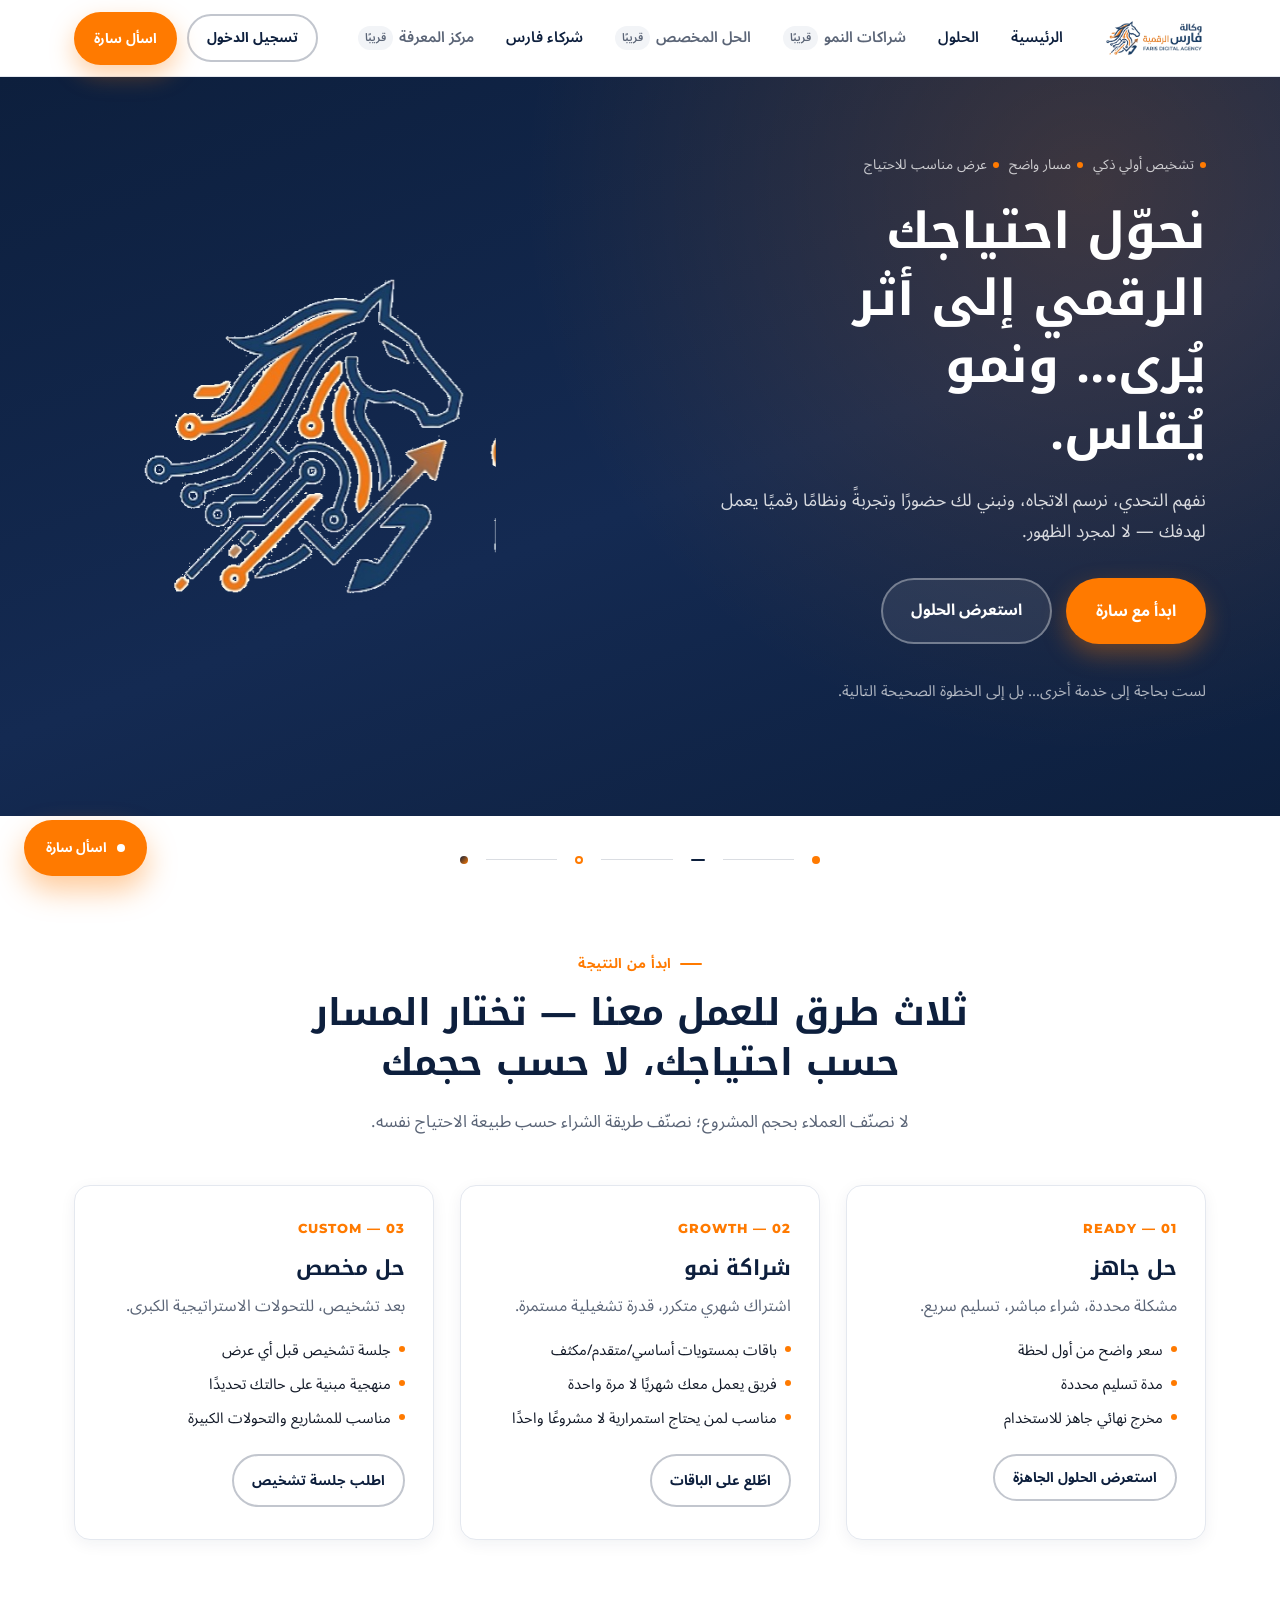
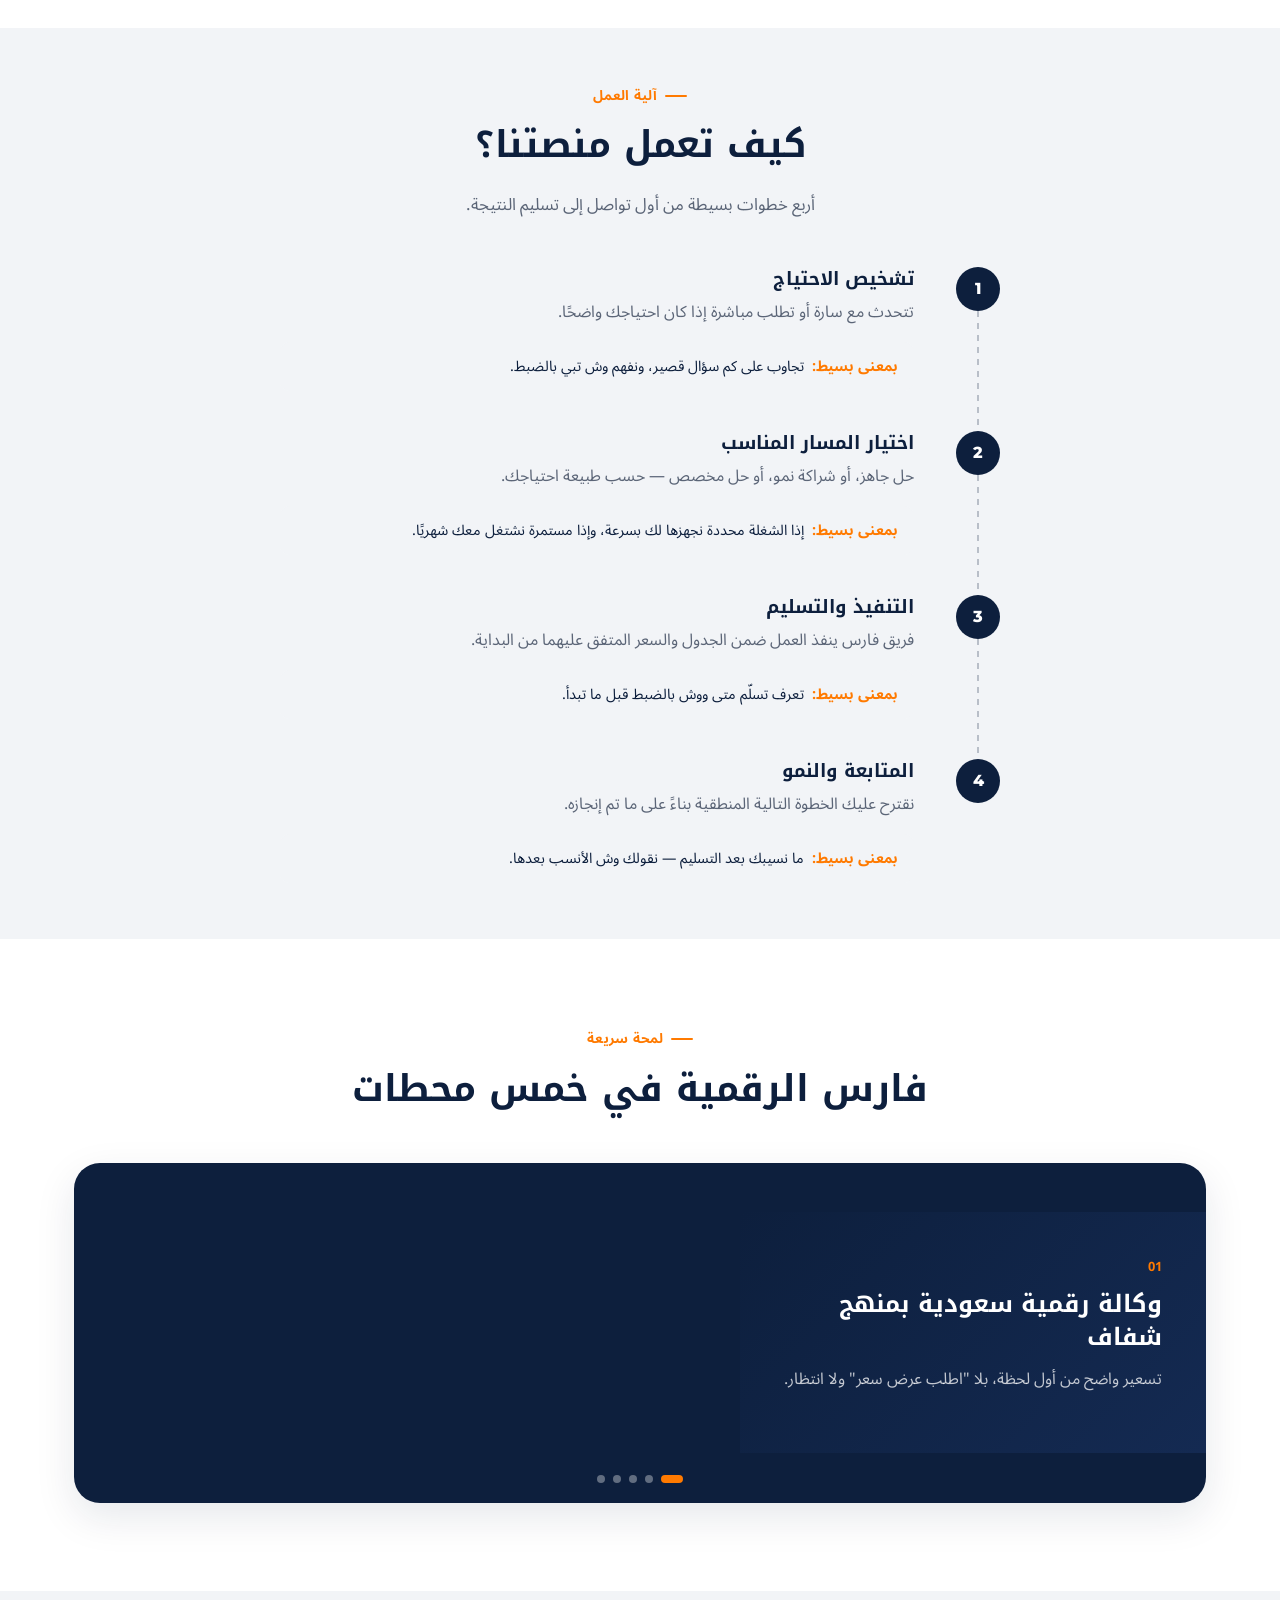
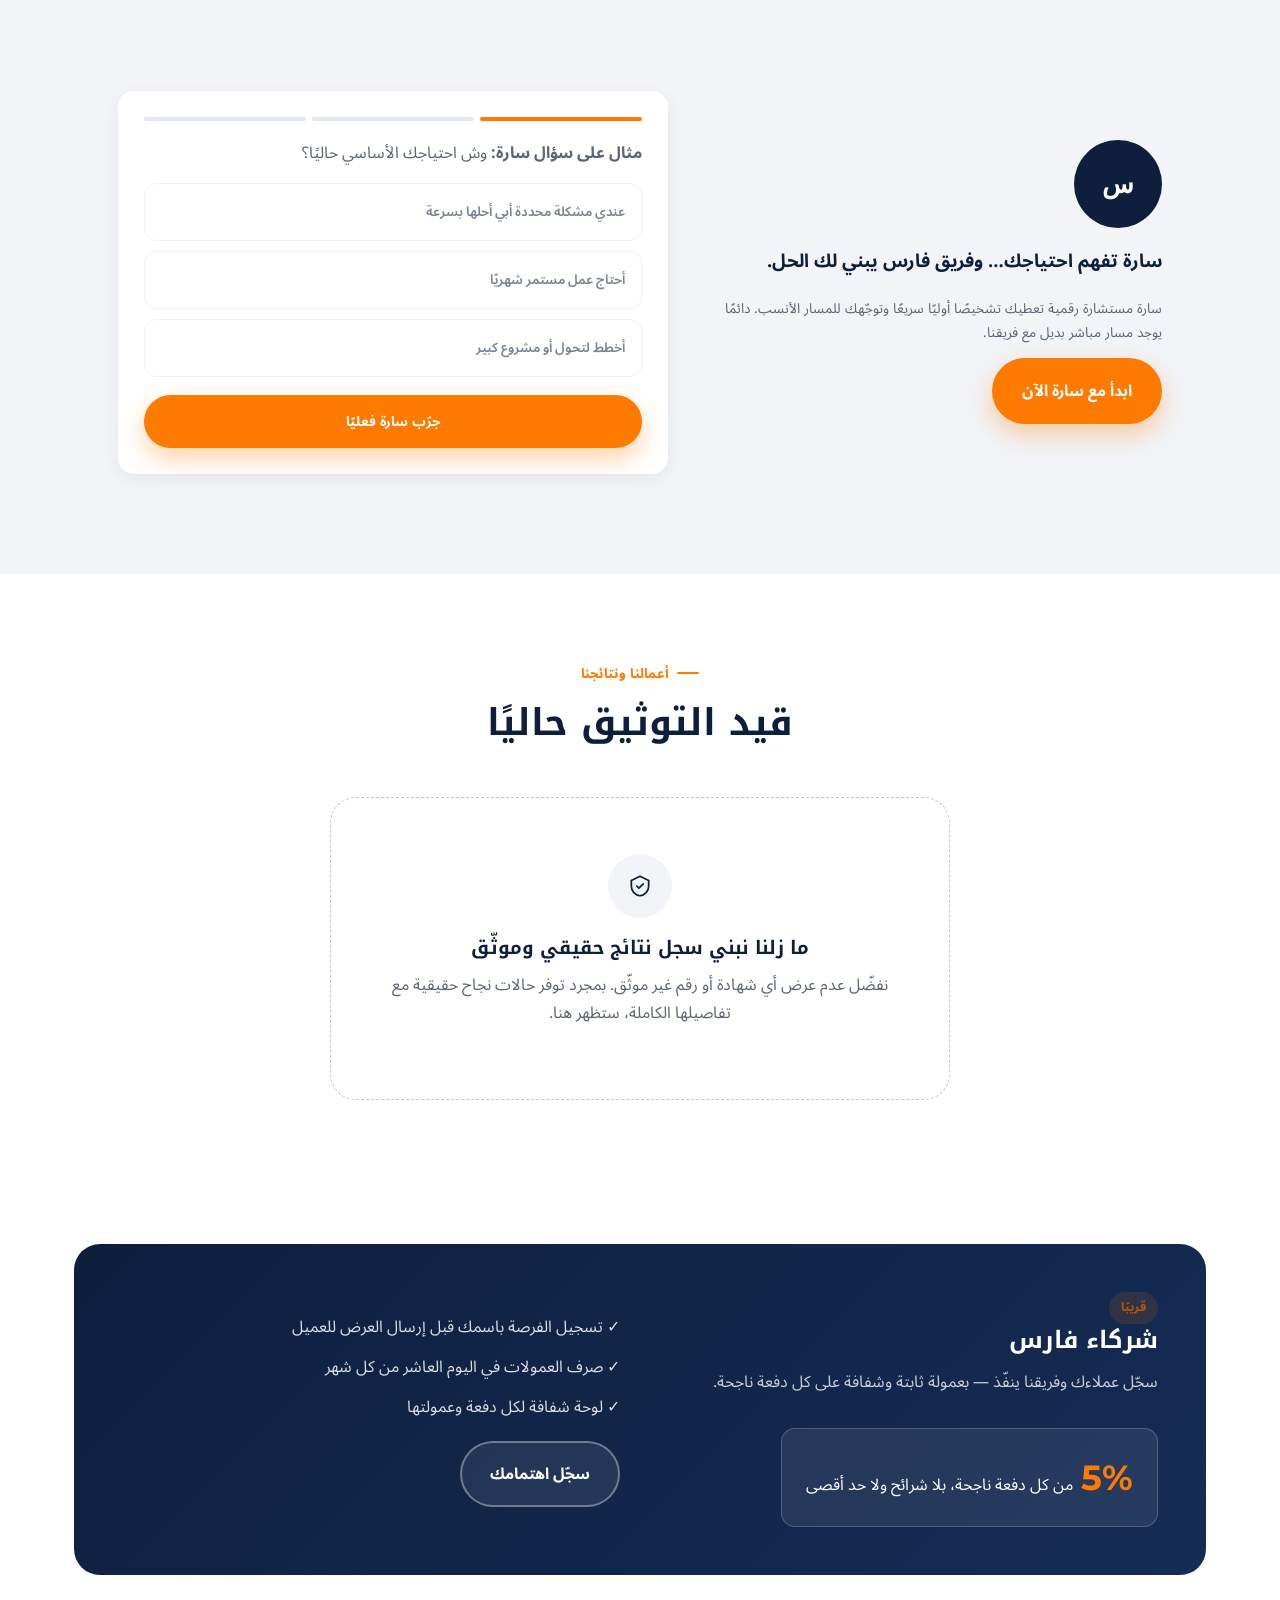
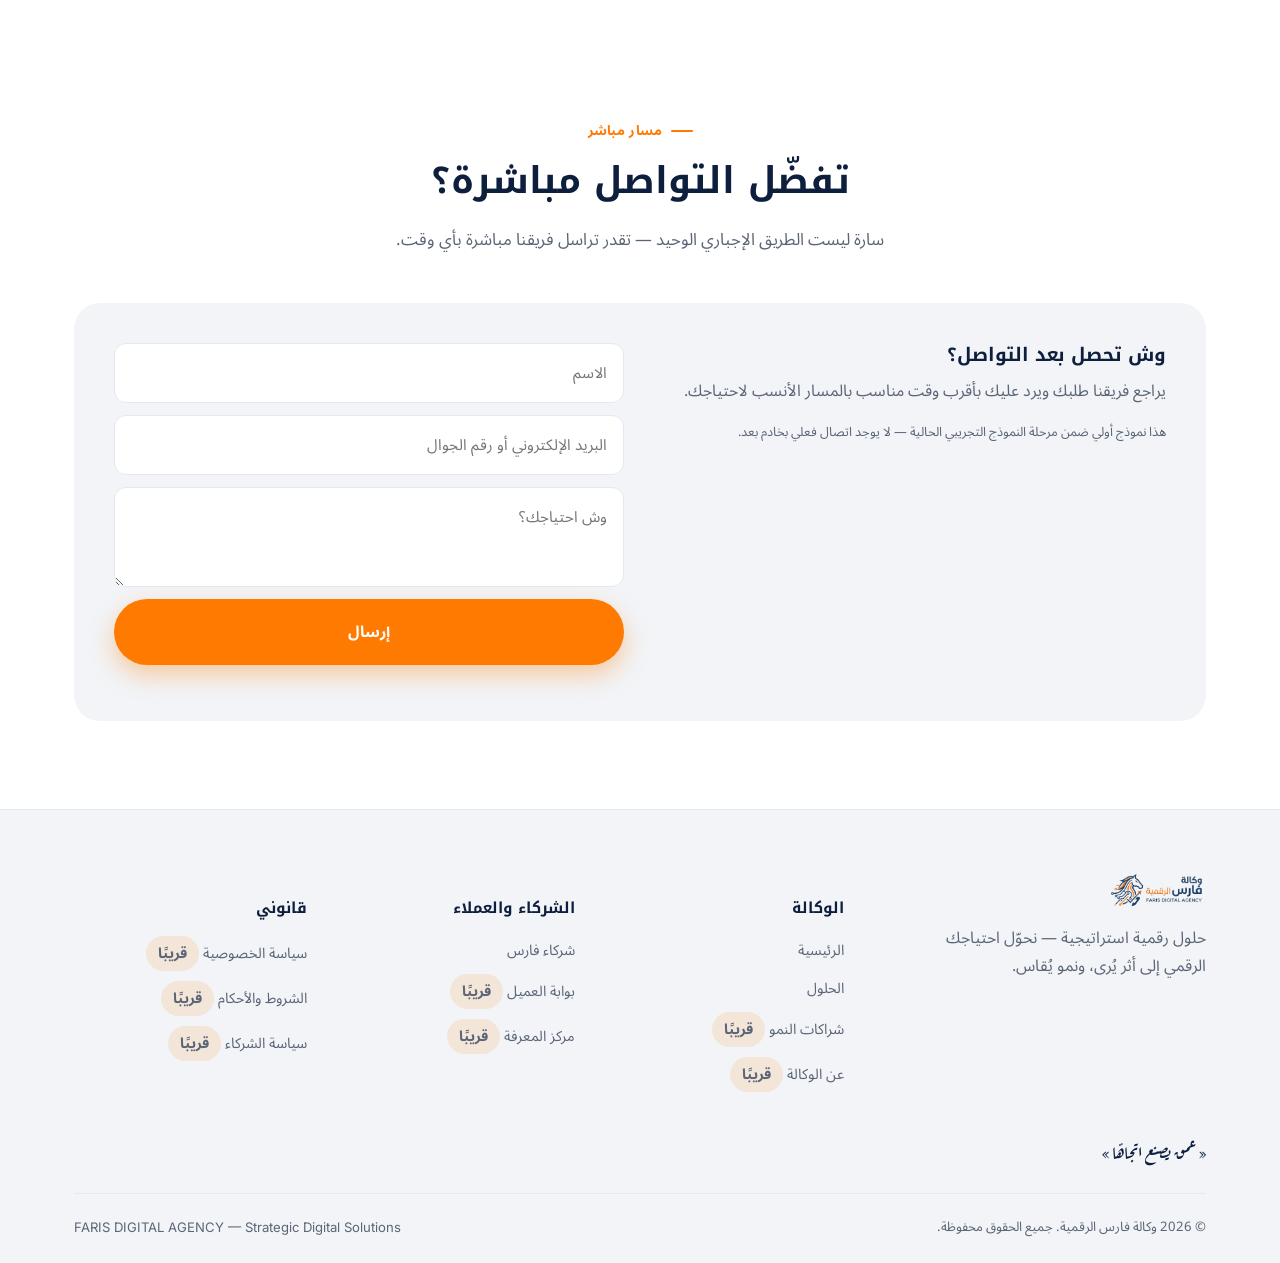
==== index.html @ 96278331 "Build homepage and solutions catalog prototypes - Rename stray "1" to PROJECT_CONTEXT.md (canonical " ====
<title>وكالة فارس الرقمية | FARIS DIGITAL AGENCY</title>
<meta charset="UTF-8">
<meta name="viewport" content="width=device-width, initial-scale=1.0">
<meta name="description" content="وكالة فارس الرقمية — حلول رقمية استراتيجية. نحوّل احتياجك الرقمي إلى أثر يُرى… ونمو يُقاس.">
<link rel="icon" href="assets/logo/faris-icon.png" type="image/png">
<link rel="preconnect" href="https://fonts.googleapis.com">
<link rel="preconnect" href="https://fonts.gstatic.com" crossorigin>
<link href="https://fonts.googleapis.com/css2?family=Noto+Kufi+Arabic:wght@400;500;700;800&family=Noto+Sans+Arabic:wght@400;500;600;700&family=Montserrat:wght@700;800&family=Inter:wght@400;500;600&family=Aref+Ruqaa:wght@400;700&display=swap" rel="stylesheet">
<link rel="stylesheet" href="assets/css/style.css">

<body dir="rtl" lang="ar">

<header class="site-header">
  <div class="container">
    <a href="index.html" class="brand" aria-label="وكالة فارس الرقمية">
      <img src="assets/logo/faris-logo-full.png" alt="وكالة فارس الرقمية — FARIS DIGITAL AGENCY">
    </a>
    <nav class="main-nav">
      <ul>
        <li><a href="index.html">الرئيسية</a></li>
        <li><a href="solutions.html">الحلول</a></li>
        <li><span class="nav-soon">شراكات النمو <em>قريبًا</em></span></li>
        <li><span class="nav-soon">الحل المخصص <em>قريبًا</em></span></li>
        <li><a href="#partners">شركاء فارس</a></li>
        <li><span class="nav-soon">مركز المعرفة <em>قريبًا</em></span></li>
      </ul>
    </nav>
    <div class="header-actions">
      <a href="#" class="btn btn-outline btn-sm" data-soon="بوابة العملاء قيد الإنشاء — قريبًا">تسجيل الدخول</a>
      <button class="btn btn-primary btn-sm" data-sara-open>اسأل سارة</button>
      <button class="nav-toggle" aria-label="فتح القائمة" aria-expanded="false"><span></span><span></span><span></span></button>
    </div>
  </div>
</header>

<!-- ============ Hero ============ -->
<section class="hero">
  <div class="container hero-grid">
    <div>
      <div class="hero-trust">
        <span>تشخيص أولي ذكي</span><span>مسار واضح</span><span>عرض مناسب للاحتياج</span>
      </div>
      <h1>نحوّل احتياجك الرقمي إلى أثر يُرى… ونمو يُقاس.</h1>
      <p class="lead">نفهم التحدي، نرسم الاتجاه، ونبني لك حضورًا وتجربةً ونظامًا رقميًا يعمل لهدفك — لا لمجرد الظهور.</p>
      <div class="hero-ctas">
        <button class="btn btn-primary" data-sara-open>ابدأ مع سارة</button>
        <a href="solutions.html" class="btn btn-ghost-white">استعرض الحلول</a>
      </div>
      <p class="hero-closing">لست بحاجة إلى خدمة أخرى… بل إلى الخطوة الصحيحة التالية.</p>
    </div>
    <div class="hero-logo-wrap">
      <span class="speed-line l1"></span>
      <span class="speed-line l2"></span>
      <span class="speed-line l3"></span>
      <img class="hero-logo-img" src="assets/logo/faris-icon.png" alt="شعار وكالة فارس الرقمية">
    </div>
  </div>
</section>

<div class="container" style="padding-top:40px;">
  <div class="faris-divider" aria-hidden="true">
    <span class="fd-dot fd-1"></span><span class="fd-line"></span>
    <span class="fd-dot fd-2"></span><span class="fd-line"></span>
    <span class="fd-dot fd-3"></span><span class="fd-line"></span>
    <span class="fd-dot fd-4"></span>
  </div>
</div>

<!-- ============ 3 طرق العمل ============ -->
<section class="section" id="ways">
  <div class="container">
    <div class="section-head center">
      <span class="eyebrow">ابدأ من النتيجة</span>
      <h2>ثلاث طرق للعمل معنا — تختار المسار حسب احتياجك، لا حسب حجمك</h2>
      <p>لا نصنّف العملاء بحجم المشروع؛ نصنّف طريقة الشراء حسب طبيعة الاحتياج نفسه.</p>
    </div>
    <div class="ways-grid">
      <div class="way-card reveal">
        <span class="way-num">01 — READY</span>
        <h3>حل جاهز</h3>
        <p class="way-desc">مشكلة محددة، شراء مباشر، تسليم سريع.</p>
        <ul>
          <li>سعر واضح من أول لحظة</li>
          <li>مدة تسليم محددة</li>
          <li>مخرج نهائي جاهز للاستخدام</li>
        </ul>
        <a href="solutions.html" class="btn btn-outline btn-sm">استعرض الحلول الجاهزة</a>
      </div>
      <div class="way-card reveal">
        <span class="way-num">02 — GROWTH</span>
        <h3>شراكة نمو</h3>
        <p class="way-desc">اشتراك شهري متكرر، قدرة تشغيلية مستمرة.</p>
        <ul>
          <li>باقات بمستويات أساسي/متقدم/مكثف</li>
          <li>فريق يعمل معك شهريًا لا مرة واحدة</li>
          <li>مناسب لمن يحتاج استمرارية لا مشروعًا واحدًا</li>
        </ul>
        <button class="btn btn-outline btn-sm" data-soon="صفحة شراكات النمو قيد الإعداد — قريبًا">اطّلع على الباقات</button>
      </div>
      <div class="way-card reveal">
        <span class="way-num">03 — CUSTOM</span>
        <h3>حل مخصص</h3>
        <p class="way-desc">بعد تشخيص، للتحولات الاستراتيجية الكبرى.</p>
        <ul>
          <li>جلسة تشخيص قبل أي عرض</li>
          <li>منهجية مبنية على حالتك تحديدًا</li>
          <li>مناسب للمشاريع والتحولات الكبيرة</li>
        </ul>
        <button class="btn btn-outline btn-sm" data-sara-open="حل مخصص">اطلب جلسة تشخيص</button>
      </div>
    </div>
  </div>
</section>

<!-- ============ كيف تعمل منصتنا ============ -->
<section class="section section-tight" style="background:var(--gray-light);" id="how">
  <div class="container">
    <div class="section-head center">
      <span class="eyebrow">آلية العمل</span>
      <h2>كيف تعمل منصتنا؟</h2>
      <p>أربع خطوات بسيطة من أول تواصل إلى تسليم النتيجة.</p>
    </div>
    <div class="ladder" style="max-width:720px;margin:0 auto;">
      <div class="ladder-step reveal">
        <div class="ladder-body">
          <h4>تشخيص الاحتياج</h4>
          <p>تتحدث مع سارة أو تطلب مباشرة إذا كان احتياجك واضحًا.</p>
          <div class="ladder-simple"><b>بمعنى بسيط:</b> تجاوب على كم سؤال قصير، ونفهم وش تبي بالضبط.</div>
        </div>
      </div>
      <div class="ladder-step reveal">
        <div class="ladder-body">
          <h4>اختيار المسار المناسب</h4>
          <p>حل جاهز، أو شراكة نمو، أو حل مخصص — حسب طبيعة احتياجك.</p>
          <div class="ladder-simple"><b>بمعنى بسيط:</b> إذا الشغلة محددة نجهزها لك بسرعة، وإذا مستمرة نشتغل معك شهريًا.</div>
        </div>
      </div>
      <div class="ladder-step reveal">
        <div class="ladder-body">
          <h4>التنفيذ والتسليم</h4>
          <p>فريق فارس ينفذ العمل ضمن الجدول والسعر المتفق عليهما من البداية.</p>
          <div class="ladder-simple"><b>بمعنى بسيط:</b> تعرف تسلّم متى ووش بالضبط قبل ما تبدأ.</div>
        </div>
      </div>
      <div class="ladder-step reveal">
        <div class="ladder-body">
          <h4>المتابعة والنمو</h4>
          <p>نقترح عليك الخطوة التالية المنطقية بناءً على ما تم إنجازه.</p>
          <div class="ladder-simple"><b>بمعنى بسيط:</b> ما نسيبك بعد التسليم — نقولك وش الأنسب بعدها.</div>
        </div>
      </div>
    </div>
  </div>
</section>

<!-- ============ Showreel ============ -->
<section class="section" id="showreel">
  <div class="container">
    <div class="section-head center">
      <span class="eyebrow">لمحة سريعة</span>
      <h2>فارس الرقمية في خمس محطات</h2>
    </div>
    <div class="showreel reveal">
      <div class="showreel-scene active">
        <div>
          <span class="scene-tag">01</span>
          <h3>وكالة رقمية سعودية بمنهج شفاف</h3>
          <p>تسعير واضح من أول لحظة، بلا "اطلب عرض سعر" ولا انتظار.</p>
        </div>
      </div>
      <div class="showreel-scene">
        <div>
          <span class="scene-tag">02</span>
          <h3>96 خدمة عبر 12 مسارًا</h3>
          <p>من الهوية البصرية إلى المواقع والمتاجر والأتمتة والمحتوى والتدريب.</p>
        </div>
      </div>
      <div class="showreel-scene">
        <div>
          <span class="scene-tag">03</span>
          <h3>ثلاث طرق للعمل، لا فئة واحدة تناسب الجميع</h3>
          <p>حل جاهز لتسليم سريع، شراكة نمو لاستمرارية شهرية، حل مخصص للتحولات الكبرى.</p>
        </div>
      </div>
      <div class="showreel-scene">
        <div>
          <span class="scene-tag">04</span>
          <h3>سارة تفهم احتياجك</h3>
          <p>مستشارة رقمية توجّهك للمسار الأنسب خلال دقيقة، مع مسار مباشر بديل دائمًا.</p>
        </div>
      </div>
      <div class="showreel-scene">
        <div>
          <span class="scene-tag">05</span>
          <h3>عمق يصنع اتجاهًا</h3>
          <p>لا نبيعك خدمة أخرى؛ نبني معك الخطوة الصحيحة التالية.</p>
        </div>
      </div>
      <div class="showreel-dots"></div>
    </div>
  </div>
</section>

<!-- ============ سارة ============ -->
<section class="section section-tight" style="background:var(--gray-light);" id="sara">
  <div class="container">
    <div class="sara-panel reveal">
      <div>
        <div class="sara-avatar">س</div>
        <p class="sara-quote">سارة تفهم احتياجك… وفريق فارس يبني لك الحل.</p>
        <p class="sara-note">سارة مستشارة رقمية تعطيك تشخيصًا أوليًا سريعًا وتوجّهك للمسار الأنسب. دائمًا يوجد مسار مباشر بديل مع فريقنا.</p>
        <button class="btn btn-primary" data-sara-open>ابدأ مع سارة الآن</button>
      </div>
      <div class="sara-demo">
        <div class="sara-progress"><span class="done"></span><span></span><span></span></div>
        <p><strong>مثال على سؤال سارة:</strong> وش احتياجك الأساسي حاليًا؟</p>
        <div class="sara-options" aria-hidden="true">
          <button type="button" tabindex="-1" disabled>عندي مشكلة محددة أبي أحلها بسرعة</button>
          <button type="button" tabindex="-1" disabled>أحتاج عمل مستمر شهريًا</button>
          <button type="button" tabindex="-1" disabled>أخطط لتحول أو مشروع كبير</button>
        </div>
        <button class="btn btn-primary btn-sm" style="margin-top:18px;width:100%;" data-sara-open>جرّب سارة فعليًا</button>
      </div>
    </div>
  </div>
</section>

<!-- ============ أعمالنا ونتائجنا (حالة فارغة صادقة) ============ -->
<section class="section" id="results">
  <div class="container">
    <div class="section-head center">
      <span class="eyebrow">أعمالنا ونتائجنا</span>
      <h2>قيد التوثيق حاليًا</h2>
    </div>
    <div class="empty-state reveal">
      <div class="icon-circle">
        <svg width="26" height="26" viewBox="0 0 24 24" fill="none"><path d="M9 12l2 2 4-4M12 3l8 4v5c0 5-3.5 8.5-8 9-4.5-.5-8-4-8-9V7l8-4Z" stroke="#0D1F3D" stroke-width="1.6" stroke-linecap="round" stroke-linejoin="round"/></svg>
      </div>
      <h3>ما زلنا نبني سجل نتائج حقيقي وموثّق</h3>
      <p>نفضّل عدم عرض أي شهادة أو رقم غير موثّق. بمجرد توفر حالات نجاح حقيقية مع تفاصيلها الكاملة، ستظهر هنا.</p>
    </div>
  </div>
</section>

<!-- ============ شركاء فارس ============ -->
<section class="section section-tight" id="partners">
  <div class="container">
    <div class="partners-panel reveal">
      <div>
        <span class="badge badge-soon">قريبًا</span>
        <h2 style="color:#fff;">شركاء فارس</h2>
        <p>سجّل عملاءك وفريقنا ينفّذ — بعمولة ثابتة وشفافة على كل دفعة ناجحة.</p>
        <div class="commission-tag">
          <b>5%</b>
          <span>من كل دفعة ناجحة، بلا شرائح ولا حد أقصى</span>
        </div>
      </div>
      <div>
        <ul style="display:flex;flex-direction:column;gap:12px;color:rgba(255,255,255,.85);">
          <li>✓ تسجيل الفرصة باسمك قبل إرسال العرض للعميل</li>
          <li>✓ صرف العمولات في اليوم العاشر من كل شهر</li>
          <li>✓ لوحة شفافة لكل دفعة وعمولتها</li>
        </ul>
        <button class="btn btn-ghost-white" style="margin-top:20px;" data-soon="التسجيل ببرنامج الشركاء غير مفعّل بعد — قريبًا">سجّل اهتمامك</button>
      </div>
    </div>
  </div>
</section>

<!-- ============ تواصل مباشر (مسار بديل لسارة) ============ -->
<section class="section" id="contact">
  <div class="container">
    <div class="section-head center">
      <span class="eyebrow">مسار مباشر</span>
      <h2>تفضّل التواصل مباشرة؟</h2>
      <p>سارة ليست الطريق الإجباري الوحيد — تقدر تراسل فريقنا مباشرة بأي وقت.</p>
    </div>
    <div class="contact-box reveal">
      <div>
        <h3>وش تحصل بعد التواصل؟</h3>
        <p>يراجع فريقنا طلبك ويرد عليك بأقرب وقت مناسب بالمسار الأنسب لاحتياجك.</p>
        <p class="form-note">هذا نموذج أولي ضمن مرحلة النموذج التجريبي الحالية — لا يوجد اتصال فعلي بخادم بعد.</p>
      </div>
      <form id="contact-form" class="contact-form">
        <input type="text" placeholder="الاسم" required>
        <input type="text" placeholder="البريد الإلكتروني أو رقم الجوال" required>
        <textarea placeholder="وش احتياجك؟" required></textarea>
        <button type="submit" class="btn btn-primary">إرسال</button>
      </form>
    </div>
  </div>
</section>

<footer class="site-footer">
  <div class="container">
    <div class="footer-top">
      <div class="footer-brand">
        <img src="assets/logo/faris-logo-full.png" alt="وكالة فارس الرقمية">
        <p>حلول رقمية استراتيجية — نحوّل احتياجك الرقمي إلى أثر يُرى، ونمو يُقاس.</p>
      </div>
      <div class="footer-col">
        <h5>الوكالة</h5>
        <ul>
          <li><a href="index.html">الرئيسية</a></li>
          <li><a href="solutions.html">الحلول</a></li>
          <li><span>شراكات النمو <span class="badge badge-soon">قريبًا</span></span></li>
          <li><span>عن الوكالة <span class="badge badge-soon">قريبًا</span></span></li>
        </ul>
      </div>
      <div class="footer-col">
        <h5>الشركاء والعملاء</h5>
        <ul>
          <li><a href="#partners">شركاء فارس</a></li>
          <li><span>بوابة العميل <span class="badge badge-soon">قريبًا</span></span></li>
          <li><span>مركز المعرفة <span class="badge badge-soon">قريبًا</span></span></li>
        </ul>
      </div>
      <div class="footer-col">
        <h5>قانوني</h5>
        <ul>
          <li><span>سياسة الخصوصية <span class="badge badge-soon">قريبًا</span></span></li>
          <li><span>الشروط والأحكام <span class="badge badge-soon">قريبًا</span></span></li>
          <li><span>سياسة الشركاء <span class="badge badge-soon">قريبًا</span></span></li>
        </ul>
      </div>
    </div>
    <p class="footer-tagline">« عمق يصنع اتجاهًا »</p>
    <div class="footer-bottom">
      <span>© <span data-year></span> وكالة فارس الرقمية. جميع الحقوق محفوظة.</span>
      <span class="en">FARIS DIGITAL AGENCY — Strategic Digital Solutions</span>
    </div>
  </div>
</footer>

<button class="sara-fab" data-sara-open aria-label="اسأل سارة">
  <span class="dot"></span> اسأل سارة
</button>

<div class="sara-modal-backdrop">
  <div class="sara-modal" role="dialog" aria-modal="true" aria-label="سارة — مستشارة فارس الرقمية">
    <button class="sara-modal-close" aria-label="إغلاق">×</button>
    <div class="sara-modal-header">
      <div class="sara-avatar">س</div>
      <div>
        <strong>سارة — مستشارة فارس الرقمية</strong><br>
        <small>سارة تفهم… وفارس يبني.</small>
      </div>
    </div>
    <div class="sara-prefill-box" hidden style="margin-bottom:14px;">
      <span class="badge">مهتم بـ: <span data-sara-prefill></span></span>
    </div>
    <div class="sara-progress"><span class="done"></span><span></span><span></span></div>
    <div class="sara-demo-step active" data-step="1">
      <p>وش احتياجك الأساسي حاليًا؟</p>
      <div class="sara-options" data-step="1">
        <button data-value="مشكلة محددة">عندي مشكلة محددة أبي أحلها بسرعة</button>
        <button data-value="قدرة تشغيلية مستمرة">أحتاج عمل مستمر شهريًا (محتوى، إدارة، دعم)</button>
        <button data-value="تحول استراتيجي كبير">أخطط لتحول أو مشروع كبير</button>
      </div>
    </div>
    <div class="sara-demo-step" data-step="2">
      <p>تمام، وأنسب وصف لتوقيتك؟</p>
      <div class="sara-options" data-step="2">
        <button data-value="عاجل">أحتاجه بأقرب وقت</button>
        <button data-value="مرن">عندي مرونة بالوقت</button>
      </div>
    </div>
    <div class="sara-demo-step" data-step="3">
      <div class="sara-result"></div>
      <button class="sara-restart">ابدأ من جديد</button>
    </div>
    <p class="sara-note" style="margin-top:18px;">هذا تشخيص أولي مبسّط لتوجيهك للمسار الأنسب فقط. <a href="#contact" onclick="document.querySelector('.sara-modal-backdrop').classList.remove('open')">أو تواصل مباشرة مع الفريق</a>.</p>
  </div>
</div>

<script src="assets/js/main.js"></script>
</body>
---- assets/css/style.css ----
/* ===========================================================
   وكالة فارس الرقمية — نظام التصميم المشترك
   الألوان والخطوط معتمدة من: FARIS_DIGITAL_VISUAL_IDENTITY_2026.pdf
   =========================================================== */

:root{
  --navy:#0D1F3D;
  --navy-rgb:13,31,61;
  --orange:#FF7A00;
  --orange-rgb:255,122,0;
  --white:#FFFFFF;
  --gray-light:#F2F4F7;
  --ink:#141B29;
  --muted:#5B6577;
  --border:#E4E8EF;

  --font-ar-heading:'Noto Kufi Arabic', 'Segoe UI', sans-serif;
  --font-ar-body:'Noto Sans Arabic', 'Segoe UI', sans-serif;
  --font-en-heading:'Montserrat', sans-serif;
  --font-en-body:'Inter', sans-serif;
  --font-heritage:'Aref Ruqaa', serif;

  --radius-sm:10px;
  --radius:16px;
  --radius-lg:26px;
  --shadow-sm:0 4px 16px rgba(var(--navy-rgb),.06);
  --shadow:0 14px 40px rgba(var(--navy-rgb),.10);
  --container:1180px;
}

*,*::before,*::after{box-sizing:border-box;}
html{scroll-behavior:smooth;}
body{
  margin:0;
  font-family:var(--font-ar-body);
  color:var(--ink);
  background:var(--white);
  line-height:1.75;
  -webkit-font-smoothing:antialiased;
}
h1,h2,h3,h4{
  font-family:var(--font-ar-heading);
  color:var(--navy);
  margin:0 0 .5em;
  line-height:1.35;
}
p{margin:0 0 1em;color:var(--muted);}
a{color:inherit;text-decoration:none;}
img{max-width:100%;display:block;}
ul{margin:0;padding:0;list-style:none;}
button{font-family:inherit;cursor:pointer;}
.en{font-family:var(--font-en-body);}
.en-heading{font-family:var(--font-en-heading);}

.container{
  max-width:var(--container);
  margin:0 auto;
  padding:0 24px;
}
.section{padding:88px 0;}
.section-tight{padding:56px 0;}
.eyebrow{
  display:inline-flex;align-items:center;gap:8px;
  color:var(--orange);font-weight:700;font-size:.85rem;
  letter-spacing:.3px;margin-bottom:14px;
}
.eyebrow::before{
  content:"";width:22px;height:2px;background:var(--orange);display:inline-block;border-radius:2px;
}
.section-head{max-width:720px;margin:0 0 48px;}
.section-head.center{margin-inline:auto;text-align:center;}
.section-head h2{font-size:clamp(1.6rem,3vw,2.3rem);}
.section-head p{font-size:1.05rem;}

/* ---------- Buttons ---------- */
.btn{
  display:inline-flex;align-items:center;justify-content:center;gap:8px;
  padding:14px 28px;border-radius:999px;font-weight:700;font-size:.98rem;
  border:2px solid transparent;transition:.25s ease;white-space:nowrap;
}
.btn-primary{background:var(--orange);color:var(--white);box-shadow:0 10px 24px rgba(var(--orange-rgb),.35);}
.btn-primary:hover{background:#e56e00;transform:translateY(-2px);}
.btn-outline{background:transparent;border-color:rgba(var(--navy-rgb),.25);color:var(--navy);}
.btn-outline:hover{border-color:var(--navy);background:rgba(var(--navy-rgb),.04);}
.btn-ghost-white{background:rgba(255,255,255,.08);border-color:rgba(255,255,255,.35);color:var(--white);}
.btn-ghost-white:hover{background:rgba(255,255,255,.18);}
.btn-sm{padding:10px 18px;font-size:.85rem;}
.btn[disabled]{opacity:.5;cursor:not-allowed;}

.badge{
  display:inline-flex;align-items:center;gap:6px;
  background:var(--gray-light);color:var(--navy);
  font-size:.78rem;font-weight:700;padding:5px 12px;border-radius:999px;
}
.badge-soon{background:rgba(var(--orange-rgb),.12);color:#b35700;}

/* ---------- Header ---------- */
.site-header{
  position:sticky;top:0;z-index:100;
  background:rgba(255,255,255,.9);backdrop-filter:blur(10px);
  border-bottom:1px solid var(--border);
}
.site-header .container{
  display:flex;align-items:center;justify-content:space-between;
  height:76px;gap:16px;
}
.brand{display:flex;align-items:center;gap:10px;}
.brand img{height:42px;width:auto;}
.main-nav ul{display:flex;align-items:center;gap:4px;}
.main-nav a, .nav-soon{
  display:flex;align-items:center;gap:6px;
  padding:10px 14px;border-radius:10px;font-weight:600;font-size:.92rem;color:var(--navy);
}
.main-nav a:hover{background:var(--gray-light);}
.nav-soon{color:var(--muted);cursor:default;}
.nav-soon em{
  font-style:normal;font-size:.68rem;background:var(--gray-light);
  padding:2px 7px;border-radius:999px;color:var(--muted);
}
.header-actions{display:flex;align-items:center;gap:10px;}
.nav-toggle{display:none;background:none;border:0;padding:8px;}
.nav-toggle span{display:block;width:24px;height:2px;background:var(--navy);margin:5px 0;border-radius:2px;}

@media (max-width:960px){
  .main-nav{
    position:fixed;inset:76px 0 0 0;background:var(--white);
    padding:20px 24px;transform:translateY(-8px);opacity:0;pointer-events:none;
    transition:.25s ease;overflow-y:auto;
  }
  .main-nav.open{transform:translateY(0);opacity:1;pointer-events:auto;}
  .main-nav ul{flex-direction:column;align-items:stretch;gap:2px;}
  .main-nav a,.nav-soon{padding:14px 10px;border-bottom:1px solid var(--border);border-radius:0;}
  .nav-toggle{display:block;}
  .header-actions .btn-outline{display:none;}
}

/* ---------- Hero ---------- */
.hero{
  position:relative;overflow:hidden;
  background:linear-gradient(160deg, var(--navy) 0%, #142a52 55%, var(--navy) 100%);
  color:var(--white);padding:76px 0 96px;
}
.hero::after{
  content:"";position:absolute;inset:0;
  background:radial-gradient(circle at 85% 15%, rgba(var(--orange-rgb),.18), transparent 45%);
  pointer-events:none;
}
.hero-grid{
  position:relative;z-index:1;
  display:grid;grid-template-columns:1.1fr .9fr;gap:56px;align-items:center;
}
@media (max-width:960px){.hero-grid{grid-template-columns:1fr;text-align:center;}}

.hero-trust{
  display:inline-flex;flex-wrap:wrap;gap:10px;align-items:center;
  font-size:.85rem;color:rgba(255,255,255,.75);margin-bottom:22px;
}
.hero-trust span{display:flex;align-items:center;gap:6px;}
.hero-trust span::before{content:"";width:6px;height:6px;border-radius:50%;background:var(--orange);}
.hero h1{
  color:var(--white);font-size:clamp(2rem,4.2vw,3.1rem);
  max-width:15ch;margin-bottom:.4em;
}
@media (max-width:960px){.hero h1{max-width:none;margin-inline:auto;}}
.hero .lead{color:rgba(255,255,255,.82);font-size:1.1rem;max-width:52ch;}
@media (max-width:960px){.hero .lead{margin-inline:auto;}}
.hero-ctas{display:flex;gap:14px;flex-wrap:wrap;margin-top:30px;}
@media (max-width:960px){.hero-ctas{justify-content:center;}}
.hero-closing{margin-top:34px;font-size:.95rem;color:rgba(255,255,255,.65);}

/* logo gallop-in */
.hero-logo-wrap{
  position:relative;display:flex;align-items:center;justify-content:center;
  min-height:280px;
}
.hero-logo-img{
  width:min(360px,80%);
  animation:gallopIn .9s cubic-bezier(.16,.84,.44,1) both,
            floatLogo 5.5s ease-in-out .9s infinite,
            glowPulse 5.5s ease-in-out .9s infinite;
  filter:drop-shadow(0 10px 30px rgba(0,0,0,.25));
}
.speed-line{
  position:absolute;top:50%;height:3px;width:46%;
  background:linear-gradient(90deg, transparent, var(--orange), transparent);
  opacity:0;border-radius:3px;
}
.speed-line.l1{transform:translateY(-46px);animation:speedLine .7s ease-out .05s both;}
.speed-line.l2{transform:translateY(0px);animation:speedLine .7s ease-out .18s both;}
.speed-line.l3{transform:translateY(38px);animation:speedLine .7s ease-out .1s both;}

@keyframes gallopIn{
  0%{transform:translateX(-140px) scale(.88);filter:blur(8px);opacity:0;}
  65%{transform:translateX(8px) scale(1.03);filter:blur(1px);opacity:1;}
  100%{transform:translateX(0) scale(1);filter:blur(0);opacity:1;}
}
[dir="rtl"] .hero-logo-img{animation-name:gallopInRtl,floatLogo,glowPulse;}
@keyframes gallopInRtl{
  0%{transform:translateX(140px) scale(.88);filter:blur(8px);opacity:0;}
  65%{transform:translateX(-8px) scale(1.03);filter:blur(1px);opacity:1;}
  100%{transform:translateX(0) scale(1);filter:blur(0);opacity:1;}
}
@keyframes floatLogo{0%,100%{transform:translateY(0);}50%{transform:translateY(-10px);}}
@keyframes glowPulse{
  0%,100%{filter:drop-shadow(0 10px 30px rgba(0,0,0,.25)) drop-shadow(0 0 0 rgba(var(--orange-rgb),0));}
  50%{filter:drop-shadow(0 10px 30px rgba(0,0,0,.25)) drop-shadow(0 0 24px rgba(var(--orange-rgb),.45));}
}
@keyframes speedLine{
  0%{transform:translateX(-160%) translateY(var(--ty,0));opacity:0;}
  35%{opacity:1;}
  100%{transform:translateX(160%) translateY(var(--ty,0));opacity:0;}
}
@media (prefers-reduced-motion:reduce){
  .hero-logo-img,.speed-line{animation:none !important;}
}

/* ---------- Faris divider: من الإشارة إلى الأثر ---------- */
.faris-divider{
  display:flex;align-items:center;justify-content:center;gap:18px;
  padding:0;margin:0 auto;max-width:360px;position:relative;
}
.faris-divider .fd-line{flex:1;height:1px;background:rgba(var(--navy-rgb),.15);}
.faris-divider .fd-dot{width:8px;height:8px;border-radius:50%;flex:none;}
.faris-divider .fd-1{background:var(--orange);}
.faris-divider .fd-2{width:14px;height:2px;border-radius:2px;background:var(--navy);}
.faris-divider .fd-3{border:2px solid var(--orange);background:transparent;}
.faris-divider .fd-4{background:linear-gradient(135deg,var(--navy),var(--orange));}

/* ---------- Ways of working ---------- */
.ways-grid{display:grid;grid-template-columns:repeat(3,1fr);gap:26px;}
@media (max-width:900px){.ways-grid{grid-template-columns:1fr;}}
.way-card{
  background:var(--white);border:1px solid var(--border);border-radius:var(--radius);
  padding:32px 28px;box-shadow:var(--shadow-sm);transition:.25s ease;position:relative;overflow:hidden;
}
.way-card:hover{transform:translateY(-6px);box-shadow:var(--shadow);}
.way-card .way-num{
  font-family:var(--font-en-heading);font-weight:800;font-size:.8rem;color:var(--orange);
  letter-spacing:1px;margin-bottom:14px;display:block;
}
.way-card h3{font-size:1.3rem;}
.way-card .way-desc{color:var(--muted);margin-bottom:18px;}
.way-card ul{display:flex;flex-direction:column;gap:8px;margin-bottom:22px;}
.way-card li{display:flex;gap:8px;font-size:.92rem;color:var(--ink);}
.way-card li::before{content:"";width:6px;height:6px;margin-top:8px;border-radius:50%;background:var(--orange);flex:none;}

/* ---------- How it works ladder ---------- */
.ladder{display:flex;flex-direction:column;gap:0;counter-reset:step;}
.ladder-step{
  display:grid;grid-template-columns:64px 1fr;gap:22px;position:relative;padding-bottom:40px;
}
.ladder-step:last-child{padding-bottom:0;}
.ladder-step::before{
  counter-increment:step;content:counter(step);
  width:44px;height:44px;border-radius:50%;background:var(--navy);color:var(--white);
  display:flex;align-items:center;justify-content:center;font-weight:800;font-family:var(--font-en-heading);
  z-index:1;
}
.ladder-step:not(:last-child)::after{
  content:"";position:absolute;top:44px;bottom:0;right:21px;width:2px;
  background:repeating-linear-gradient(to bottom, rgba(var(--navy-rgb),.25) 0 6px, transparent 6px 12px);
}
[dir="rtl"] .ladder-step:not(:last-child)::after{right:21px;left:auto;}
.ladder-body h4{font-size:1.15rem;margin-bottom:6px;}
.ladder-simple{
  margin-top:10px;background:var(--gray-light);border-radius:var(--radius-sm);
  padding:12px 16px;font-size:.9rem;color:var(--navy);display:flex;gap:8px;
}
.ladder-simple b{color:var(--orange);white-space:nowrap;}

/* ---------- Showreel ---------- */
.showreel{
  position:relative;border-radius:var(--radius-lg);overflow:hidden;
  background:var(--navy);color:var(--white);min-height:340px;
  display:flex;align-items:center;box-shadow:var(--shadow);
}
.showreel-scene{
  position:absolute;inset:0;display:flex;align-items:center;padding:44px;
  opacity:0;transform:scale(1.03);transition:opacity .8s ease, transform 1.2s ease;
  background:linear-gradient(135deg, rgba(var(--navy-rgb),1), rgba(20,42,82,1));
}
.showreel-scene.active{opacity:1;transform:scale(1);position:relative;}
.showreel-scene .scene-tag{color:var(--orange);font-weight:700;font-size:.8rem;margin-bottom:10px;display:block;}
.showreel-scene h3{color:var(--white);font-size:1.5rem;max-width:26ch;}
.showreel-scene p{color:rgba(255,255,255,.75);max-width:44ch;}
.showreel-dots{position:absolute;bottom:20px;inset-inline:0;display:flex;justify-content:center;gap:8px;z-index:2;}
.showreel-dots button{
  width:8px;height:8px;border-radius:50%;border:0;background:rgba(255,255,255,.35);padding:0;
}
.showreel-dots button.active{background:var(--orange);width:22px;border-radius:5px;}

/* ---------- Sara section ---------- */
.sara-panel{
  display:grid;grid-template-columns:.9fr 1.1fr;gap:44px;align-items:center;
  background:var(--gray-light);border-radius:var(--radius-lg);padding:44px;
}
@media (max-width:900px){.sara-panel{grid-template-columns:1fr;}}
.sara-avatar{
  width:88px;height:88px;border-radius:50%;background:var(--navy);
  display:flex;align-items:center;justify-content:center;color:var(--white);
  font-family:var(--font-en-heading);font-weight:800;font-size:1.6rem;margin-bottom:18px;
}
.sara-quote{font-size:1.15rem;color:var(--navy);font-weight:700;}
.sara-note{font-size:.85rem;color:var(--muted);}

.sara-demo{background:var(--white);border-radius:var(--radius);box-shadow:var(--shadow-sm);padding:26px;}
.sara-demo-step{display:none;}
.sara-demo-step.active{display:block;}
.sara-options{display:flex;flex-direction:column;gap:10px;margin-top:16px;}
.sara-options button{
  text-align:right;padding:14px 16px;border-radius:12px;border:1.5px solid var(--border);
  background:var(--white);font-weight:600;color:var(--navy);transition:.2s;
}
[dir="ltr"] .sara-options button{text-align:left;}
.sara-options button:hover{border-color:var(--orange);background:#fff7f0;}
.sara-options button[disabled]{opacity:.55;cursor:default;}
.sara-options button[disabled]:hover{border-color:var(--border);background:var(--white);}
.sara-result{background:var(--gray-light);border-radius:12px;padding:18px;margin-top:14px;}
.sara-result h4{margin-bottom:6px;}
.sara-progress{display:flex;gap:6px;margin-bottom:18px;}
.sara-progress span{height:4px;flex:1;background:var(--border);border-radius:4px;}
.sara-progress span.done{background:var(--orange);}
.sara-restart{margin-top:14px;background:none;border:0;color:var(--muted);text-decoration:underline;font-size:.85rem;}

/* ---------- Results empty state ---------- */
.empty-state{
  border:1.5px dashed rgba(var(--navy-rgb),.25);border-radius:var(--radius-lg);
  padding:56px 32px;text-align:center;max-width:620px;margin:0 auto;
}
.empty-state .icon-circle{
  width:64px;height:64px;border-radius:50%;background:var(--gray-light);
  display:flex;align-items:center;justify-content:center;margin:0 auto 18px;
}

/* ---------- Partners ---------- */
.partners-panel{
  display:grid;grid-template-columns:1fr 1fr;gap:40px;align-items:center;
  background:linear-gradient(135deg,var(--navy),#152c56);color:var(--white);
  border-radius:var(--radius-lg);padding:48px;
}
@media (max-width:900px){.partners-panel{grid-template-columns:1fr;}}
.partners-panel p{color:rgba(255,255,255,.78);}
.commission-tag{
  display:inline-flex;align-items:baseline;gap:8px;background:rgba(255,255,255,.08);
  border:1px solid rgba(255,255,255,.2);border-radius:14px;padding:18px 24px;margin-top:16px;
}
.commission-tag b{font-family:var(--font-en-heading);font-size:2.2rem;color:var(--orange);}

/* ---------- Cards / grids generic ---------- */
.grid-3{display:grid;grid-template-columns:repeat(3,1fr);gap:22px;}
@media (max-width:900px){.grid-3{grid-template-columns:1fr 1fr;}}
@media (max-width:600px){.grid-3{grid-template-columns:1fr;}}

/* ---------- Footer ---------- */
/* ملاحظة: الفوتر بخلفية فاتحة عمدًا (وليس كحلي) حتى يظهر الشعار الرسمي بألوانه
   الحقيقية دون أي تعديل أو عكس ألوان — يمنع الدليل البصري إعادة تلوين الشعار. */
.site-footer{background:var(--gray-light);color:var(--muted);padding:60px 0 24px;border-top:1px solid var(--border);}
.footer-top{display:grid;grid-template-columns:1.4fr 1fr 1fr 1fr;gap:36px;margin-bottom:44px;}
@media (max-width:900px){.footer-top{grid-template-columns:1fr 1fr;}}
@media (max-width:560px){.footer-top{grid-template-columns:1fr;}}
.footer-brand img{height:40px;margin-bottom:14px;}
.footer-brand p{color:var(--muted);max-width:32ch;}
.footer-col h5{color:var(--navy);font-family:var(--font-ar-heading);margin-bottom:14px;font-size:.95rem;}
.footer-col ul{display:flex;flex-direction:column;gap:10px;}
.footer-col a,.footer-col span{font-size:.9rem;color:var(--muted);}
.footer-col a:hover{color:var(--orange);}
.footer-bottom{
  border-top:1px solid var(--border);padding-top:22px;
  display:flex;justify-content:space-between;flex-wrap:wrap;gap:10px;font-size:.82rem;color:var(--muted);
}
.footer-tagline{font-family:var(--font-heritage);color:var(--navy);font-size:1.1rem;margin-bottom:26px;}

/* ---------- Persistent Sara button ---------- */
.sara-fab{
  position:fixed;bottom:24px;inset-inline-end:24px;z-index:200;
  display:flex;align-items:center;gap:10px;background:var(--orange);color:var(--white);
  padding:14px 22px;border-radius:999px;font-weight:700;border:0;
  box-shadow:0 14px 30px rgba(var(--orange-rgb),.4);
}
.sara-fab:hover{transform:translateY(-3px);}
.sara-fab .dot{width:8px;height:8px;border-radius:50%;background:#fff;animation:pulseDot 1.6s infinite;}
@keyframes pulseDot{0%,100%{opacity:1;}50%{opacity:.3;}}

.sara-modal-backdrop{
  position:fixed;inset:0;background:rgba(var(--navy-rgb),.55);backdrop-filter:blur(2px);
  z-index:300;display:none;align-items:flex-end;justify-content:center;padding:0;
}
.sara-modal-backdrop.open{display:flex;}
@media (min-width:640px){.sara-modal-backdrop{align-items:center;padding:24px;}}
.sara-modal{
  background:var(--white);width:100%;max-width:480px;border-radius:22px 22px 0 0;
  padding:28px;max-height:88vh;overflow-y:auto;position:relative;
  animation:slideUp .3s ease;
}
@media (min-width:640px){.sara-modal{border-radius:22px;}}
@keyframes slideUp{from{transform:translateY(30px);opacity:0;}to{transform:translateY(0);opacity:1;}}
.sara-modal-close{
  position:absolute;top:16px;inset-inline-end:16px;background:var(--gray-light);border:0;
  width:32px;height:32px;border-radius:50%;font-size:1.1rem;color:var(--navy);
}
.sara-modal-header{display:flex;align-items:center;gap:12px;margin-bottom:18px;}
.sara-modal-header .sara-avatar{width:46px;height:46px;font-size:1rem;margin:0;}
.sara-modal-header small{color:var(--muted);}

/* ---------- Contact (fallback direct path) ---------- */
.contact-box{
  background:var(--gray-light);border-radius:var(--radius-lg);padding:40px;
  display:grid;grid-template-columns:1fr 1fr;gap:32px;
}
@media (max-width:800px){.contact-box{grid-template-columns:1fr;}}
.contact-form{display:flex;flex-direction:column;gap:12px;}
.contact-form input,.contact-form textarea{
  padding:13px 16px;border-radius:12px;border:1.5px solid var(--border);font-family:inherit;font-size:.95rem;
}
.contact-form textarea{min-height:100px;resize:vertical;}
.form-note{font-size:.8rem;color:var(--muted);}
.toast{
  position:fixed;bottom:24px;inset-inline-start:24px;background:var(--navy);color:#fff;
  padding:14px 20px;border-radius:12px;font-size:.9rem;z-index:400;
  transform:translateY(120%);transition:.3s ease;box-shadow:var(--shadow);
}
.toast.show{transform:translateY(0);}

/* ---------- reveal-on-scroll ---------- */
.reveal{opacity:0;transform:translateY(24px);transition:opacity .6s ease, transform .6s ease;}
.reveal.in{opacity:1;transform:translateY(0);}

/* ---------- Solutions catalog ---------- */
.catalog-toolbar{
  display:flex;flex-wrap:wrap;gap:14px;align-items:center;justify-content:space-between;
  background:var(--gray-light);border-radius:var(--radius);padding:20px 22px;margin-bottom:14px;
}
.catalog-filters{display:flex;flex-wrap:wrap;gap:12px;flex:1;}
.catalog-filters .field{display:flex;flex-direction:column;gap:6px;min-width:170px;}
.catalog-filters label{font-size:.78rem;font-weight:700;color:var(--navy);}
.catalog-filters select,.catalog-filters input{
  padding:10px 14px;border-radius:10px;border:1.5px solid var(--border);background:var(--white);
  font-family:inherit;font-size:.9rem;min-width:170px;
}
.catalog-filters .field.search{flex:1.4;min-width:220px;}
.catalog-reset{
  background:none;border:0;color:var(--muted);text-decoration:underline;font-size:.85rem;white-space:nowrap;
}
.catalog-meta{display:flex;justify-content:space-between;align-items:center;margin-bottom:22px;color:var(--muted);font-size:.9rem;}

.solutions-grid{display:grid;grid-template-columns:repeat(3,1fr);gap:22px;}
@media (max-width:980px){.solutions-grid{grid-template-columns:1fr 1fr;}}
@media (max-width:640px){.solutions-grid{grid-template-columns:1fr;}}

.solution-card{
  border:1px solid var(--border);border-radius:var(--radius);background:var(--white);
  padding:24px;display:flex;flex-direction:column;gap:12px;transition:.25s ease;box-shadow:var(--shadow-sm);
}
.solution-card:hover{transform:translateY(-4px);box-shadow:var(--shadow);border-color:rgba(var(--orange-rgb),.35);}
.solution-card .track-tag{
  align-self:flex-start;background:var(--gray-light);color:var(--navy);
  font-size:.72rem;font-weight:700;padding:5px 11px;border-radius:999px;
}
.solution-card h3{font-size:1.08rem;margin-bottom:0;}
.solution-card .promise{font-size:.88rem;color:var(--muted);flex:1;}
.solution-card .meta-row{
  display:flex;justify-content:space-between;align-items:center;
  font-size:.82rem;color:var(--muted);border-top:1px dashed var(--border);padding-top:12px;
}
.solution-card .price{font-family:var(--font-en-heading);font-weight:800;color:var(--navy);font-size:1.15rem;}
.solution-card .price small{font-family:var(--font-ar-body);font-weight:600;font-size:.65rem;color:var(--muted);}
.solution-card .btn{width:100%;margin-top:4px;}

.catalog-empty{display:none;}
.catalog-empty.show{display:block;}

.pill-row{display:flex;flex-wrap:wrap;gap:8px;margin-bottom:28px;}
.pill{
  padding:8px 16px;border-radius:999px;border:1.5px solid var(--border);font-size:.85rem;font-weight:600;
  color:var(--navy);background:var(--white);
}
.pill.active{background:var(--navy);border-color:var(--navy);color:var(--white);}

/* ---------- Page hero (inner pages) ---------- */
.page-hero{
  background:linear-gradient(160deg, var(--navy), #142a52);color:var(--white);
  padding:64px 0 56px;text-align:center;
}
.page-hero h1{color:var(--white);font-size:clamp(1.8rem,3.6vw,2.6rem);}
.page-hero p{color:rgba(255,255,255,.78);max-width:60ch;margin:0 auto;}
.breadcrumb{color:rgba(255,255,255,.55);font-size:.85rem;margin-bottom:14px;}
.breadcrumb a{color:rgba(255,255,255,.8);}
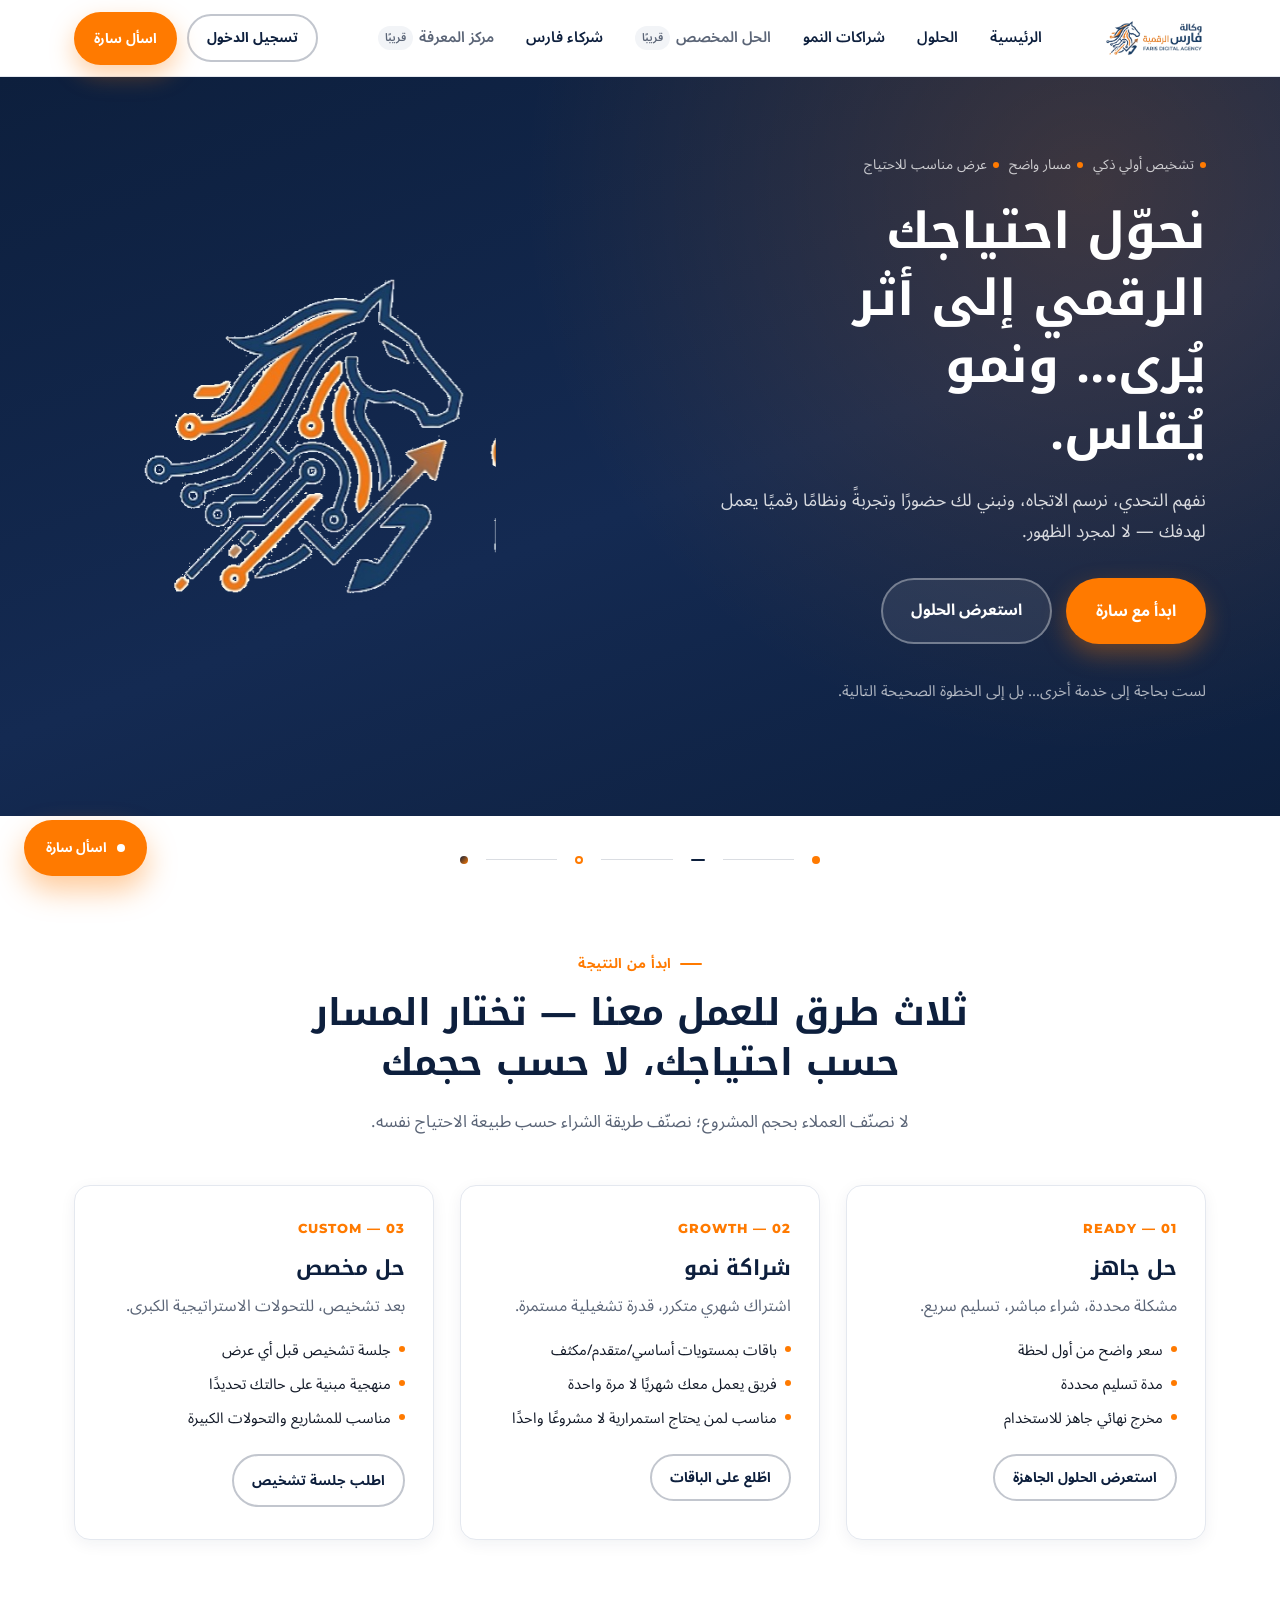
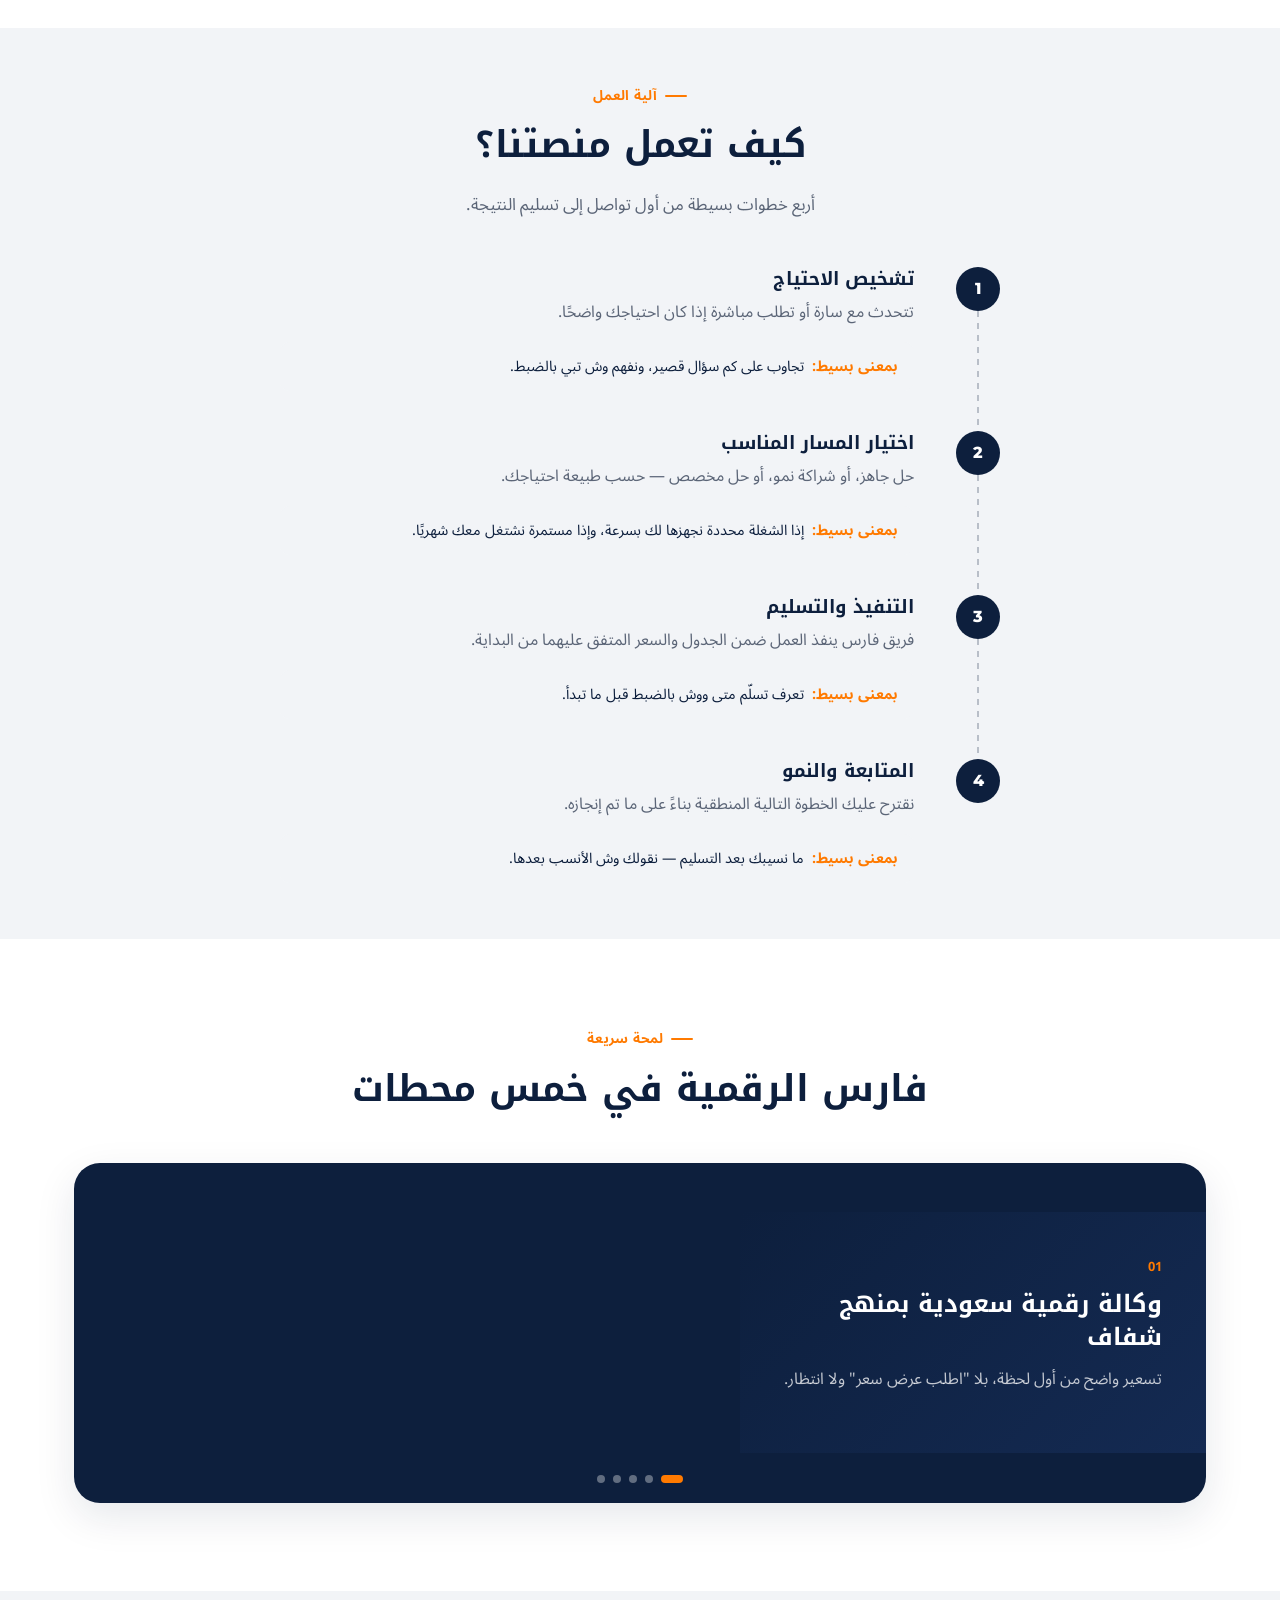
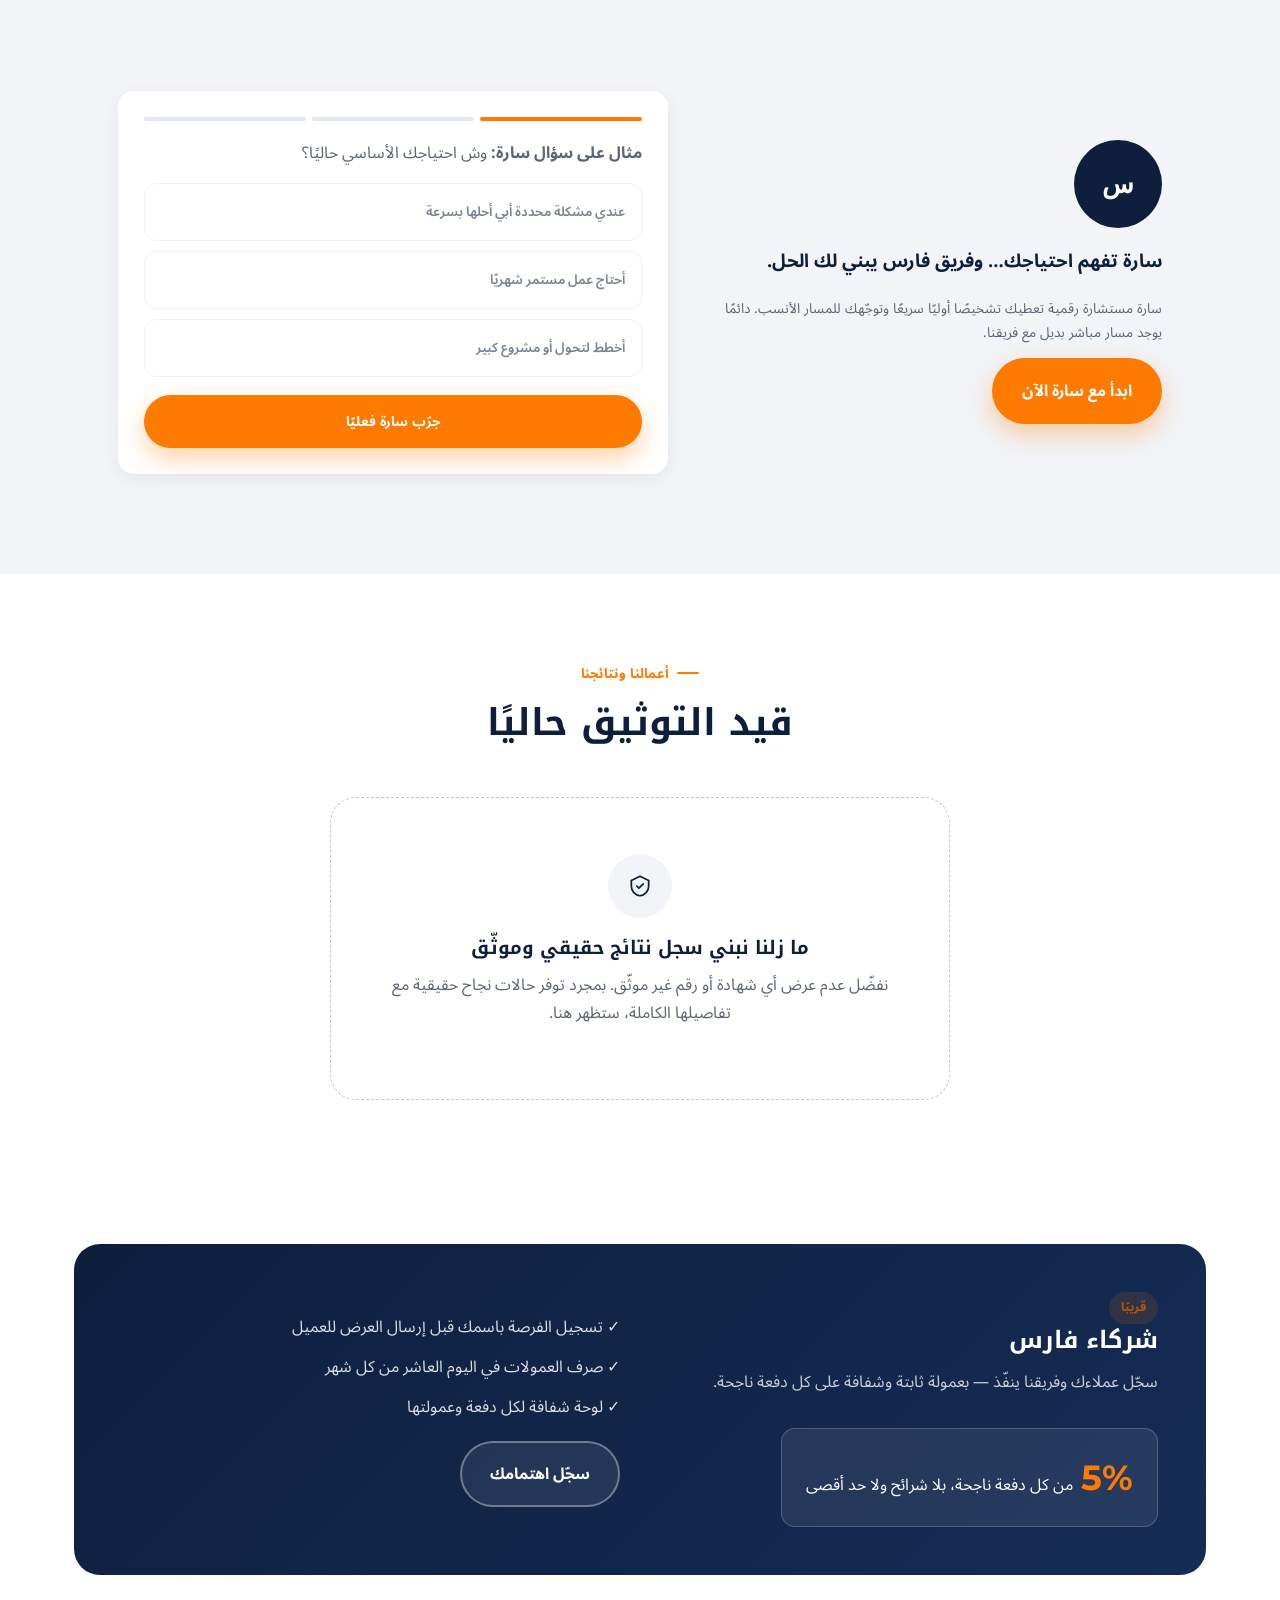
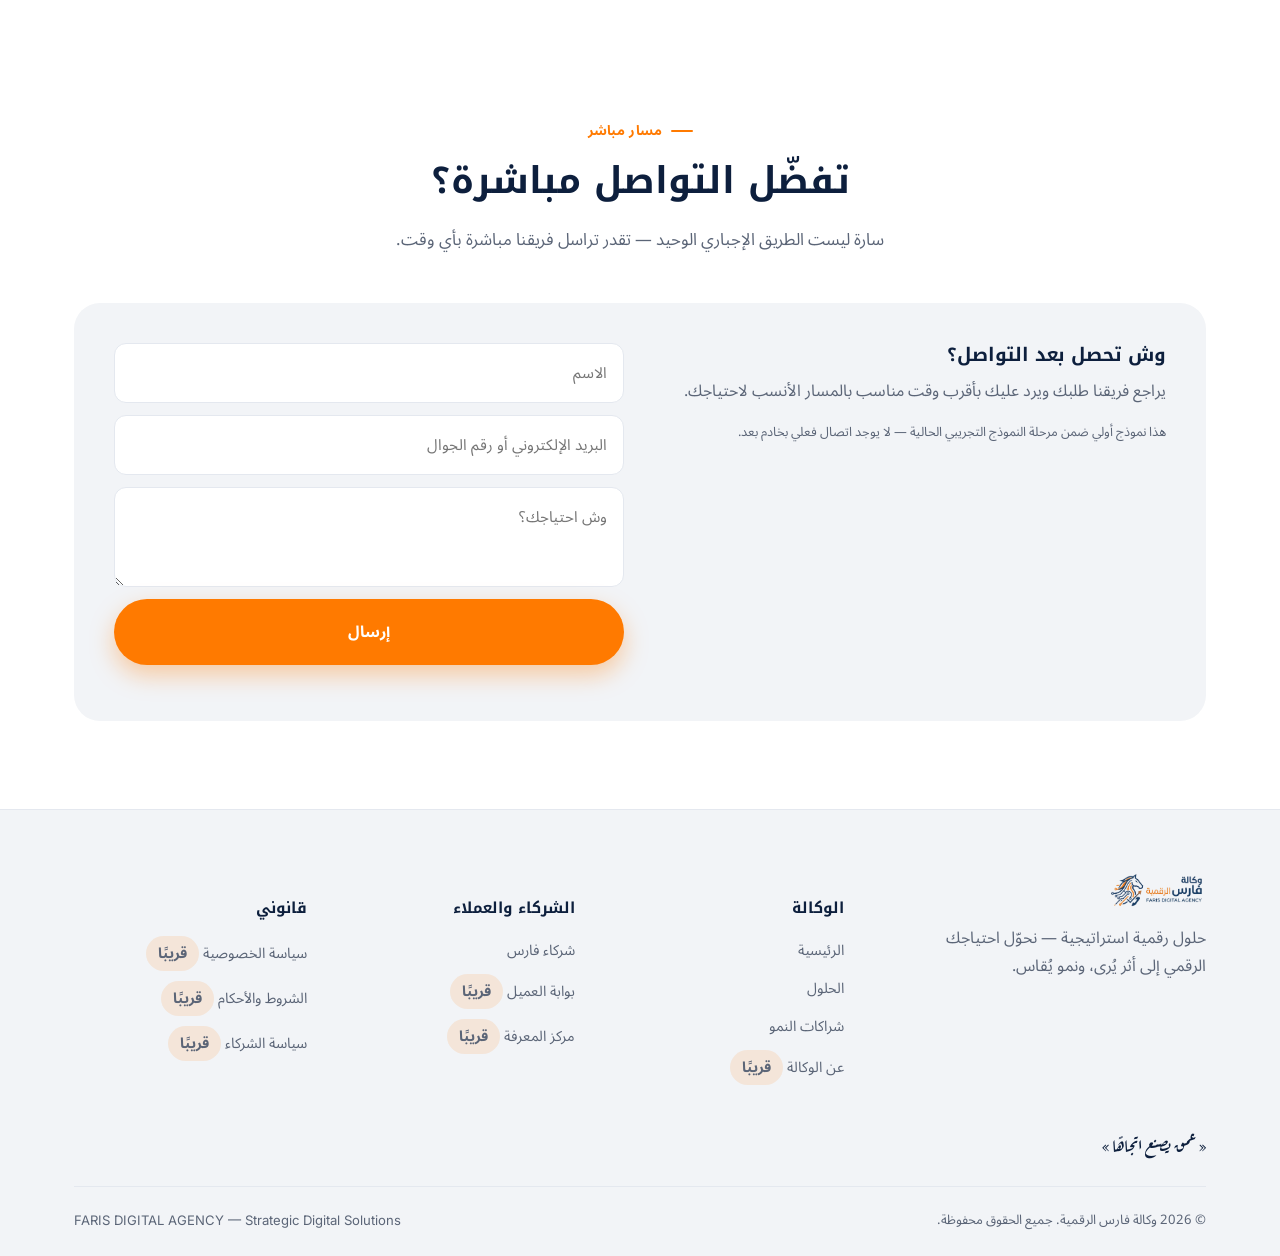
==== commit c328d56c: "Add growth partnerships (شراكات النمو) page Built from real catalog data only, per direction to avoi" ====
--- a/index.html
+++ b/index.html
@@ -19,7 +19,7 @@
       <ul>
         <li><a href="index.html">الرئيسية</a></li>
         <li><a href="solutions.html">الحلول</a></li>
-        <li><span class="nav-soon">شراكات النمو <em>قريبًا</em></span></li>
+        <li><a href="growth.html">شراكات النمو</a></li>
         <li><span class="nav-soon">الحل المخصص <em>قريبًا</em></span></li>
         <li><a href="#partners">شركاء فارس</a></li>
         <li><span class="nav-soon">مركز المعرفة <em>قريبًا</em></span></li>
@@ -95,7 +95,7 @@
           <li>فريق يعمل معك شهريًا لا مرة واحدة</li>
           <li>مناسب لمن يحتاج استمرارية لا مشروعًا واحدًا</li>
         </ul>
-        <button class="btn btn-outline btn-sm" data-soon="صفحة شراكات النمو قيد الإعداد — قريبًا">اطّلع على الباقات</button>
+        <a href="growth.html" class="btn btn-outline btn-sm">اطّلع على الباقات</a>
       </div>
       <div class="way-card reveal">
         <span class="way-num">03 — CUSTOM</span>
@@ -303,7 +303,7 @@
         <ul>
           <li><a href="index.html">الرئيسية</a></li>
           <li><a href="solutions.html">الحلول</a></li>
-          <li><span>شراكات النمو <span class="badge badge-soon">قريبًا</span></span></li>
+          <li><a href="growth.html">شراكات النمو</a></li>
           <li><span>عن الوكالة <span class="badge badge-soon">قريبًا</span></span></li>
         </ul>
       </div>
--- a/assets/css/style.css
+++ b/assets/css/style.css
@@ -425,6 +425,36 @@
 .reveal{opacity:0;transform:translateY(24px);transition:opacity .6s ease, transform .6s ease;}
 .reveal.in{opacity:1;transform:translateY(0);}
 
+/* ---------- Growth partnerships (tiers + monthly add-ons) ---------- */
+.tier-grid{display:grid;grid-template-columns:repeat(3,1fr);gap:22px;align-items:stretch;}
+@media (max-width:900px){.tier-grid{grid-template-columns:1fr;}}
+.tier-card{
+  display:flex;flex-direction:column;background:var(--white);border:1px solid var(--border);
+  border-radius:var(--radius);padding:30px 26px;box-shadow:var(--shadow-sm);transition:.25s ease;
+}
+.tier-card:hover{transform:translateY(-4px);box-shadow:var(--shadow);}
+.tier-card .tier-audience{font-size:.82rem;color:var(--muted);margin-bottom:6px;}
+.tier-card h3{font-size:1.2rem;margin-bottom:14px;}
+.tier-card .tier-price{display:flex;align-items:baseline;gap:6px;margin-bottom:18px;}
+.tier-card .tier-price b{font-family:var(--font-en-heading);font-size:2rem;color:var(--navy);}
+.tier-card .tier-price span{color:var(--muted);font-size:.85rem;}
+.tier-card ul{display:flex;flex-direction:column;gap:10px;margin-bottom:22px;flex:1;}
+.tier-card li{display:flex;gap:8px;font-size:.9rem;color:var(--ink);}
+.tier-card li::before{content:"";width:6px;height:6px;margin-top:8px;border-radius:50%;background:var(--orange);flex:none;}
+.tier-card .tier-sla{font-size:.78rem;color:var(--muted);border-top:1px dashed var(--border);padding-top:12px;margin-bottom:16px;}
+
+.addon-grid{display:grid;grid-template-columns:repeat(2,1fr);gap:22px;}
+@media (max-width:760px){.addon-grid{grid-template-columns:1fr;}}
+.addon-card{
+  background:var(--gray-light);border-radius:var(--radius);padding:26px;
+  display:flex;flex-direction:column;gap:10px;
+}
+.addon-card .meta-row{
+  display:flex;justify-content:space-between;align-items:center;font-size:.85rem;color:var(--muted);
+  border-top:1px dashed var(--border);padding-top:12px;
+}
+.addon-card .price{font-family:var(--font-en-heading);font-weight:800;color:var(--navy);font-size:1.1rem;}
+
 /* ---------- Solutions catalog ---------- */
 .catalog-toolbar{
   display:flex;flex-wrap:wrap;gap:14px;align-items:center;justify-content:space-between;
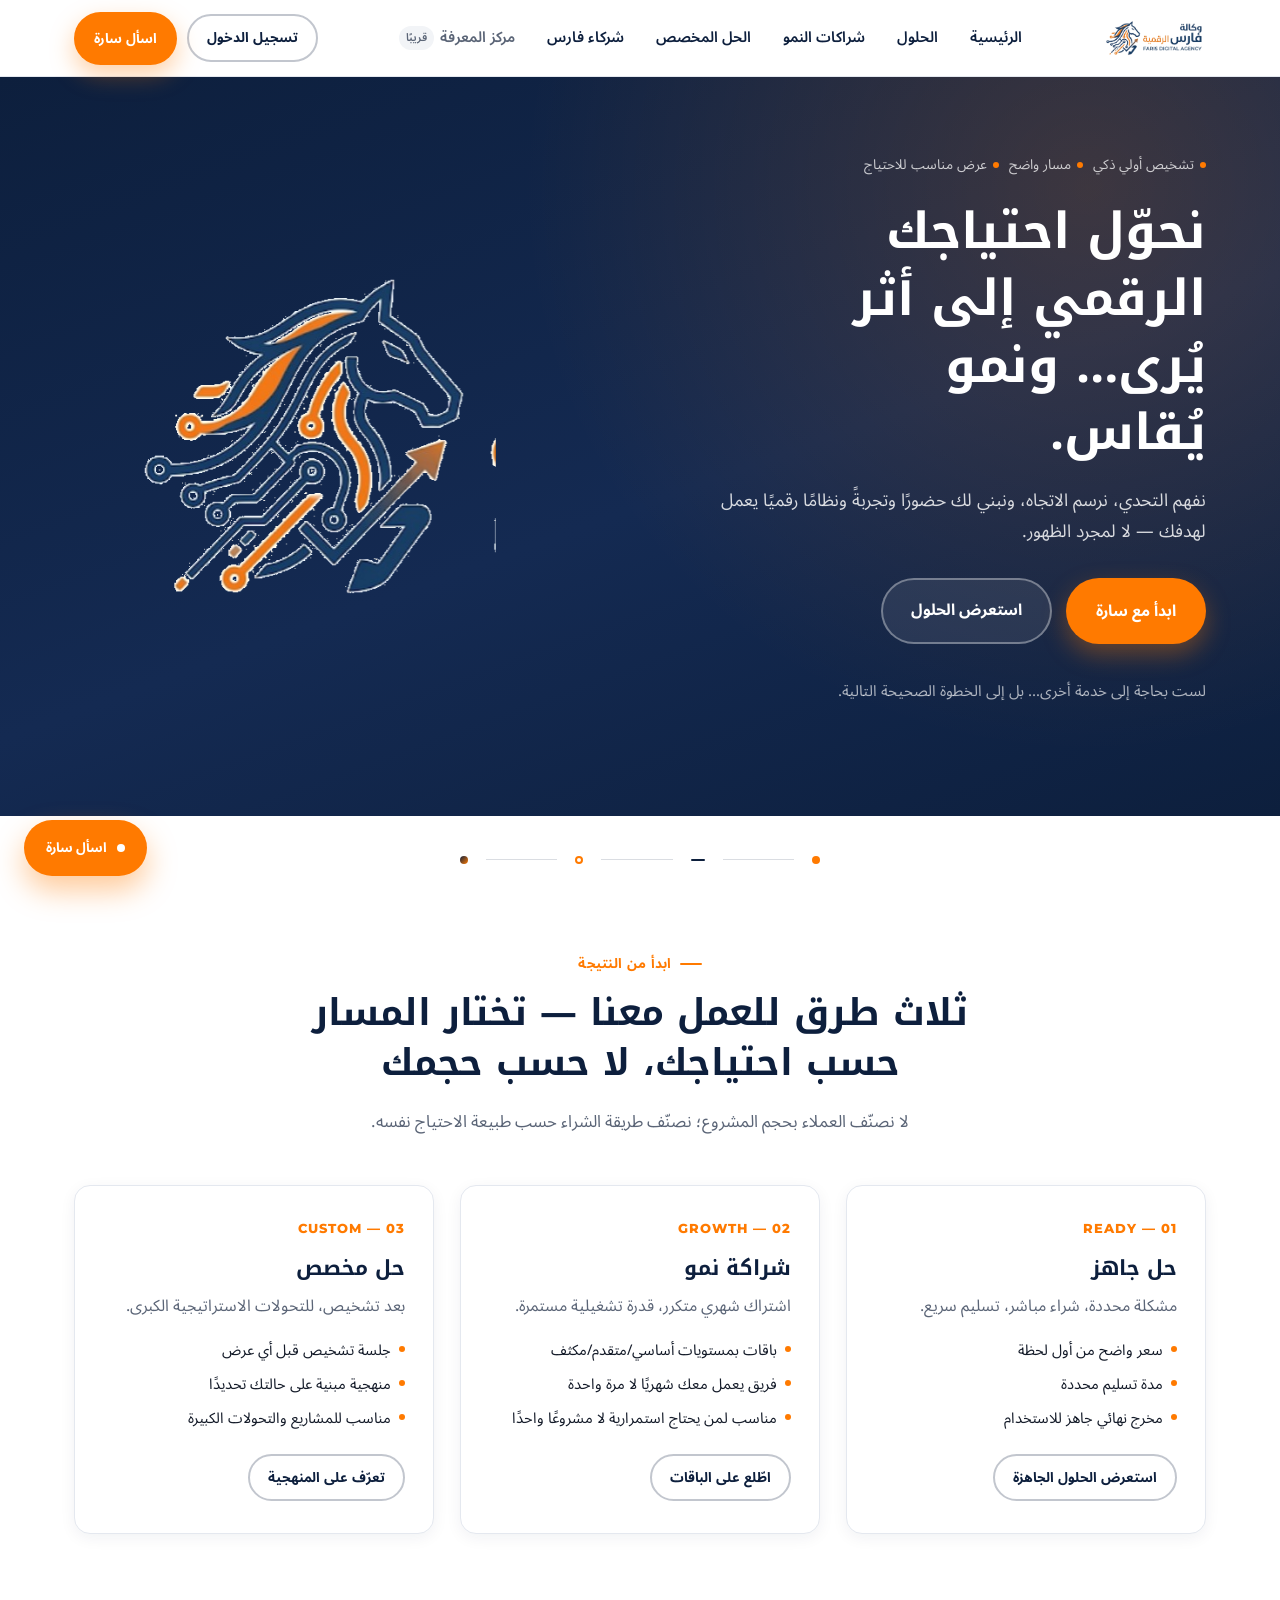
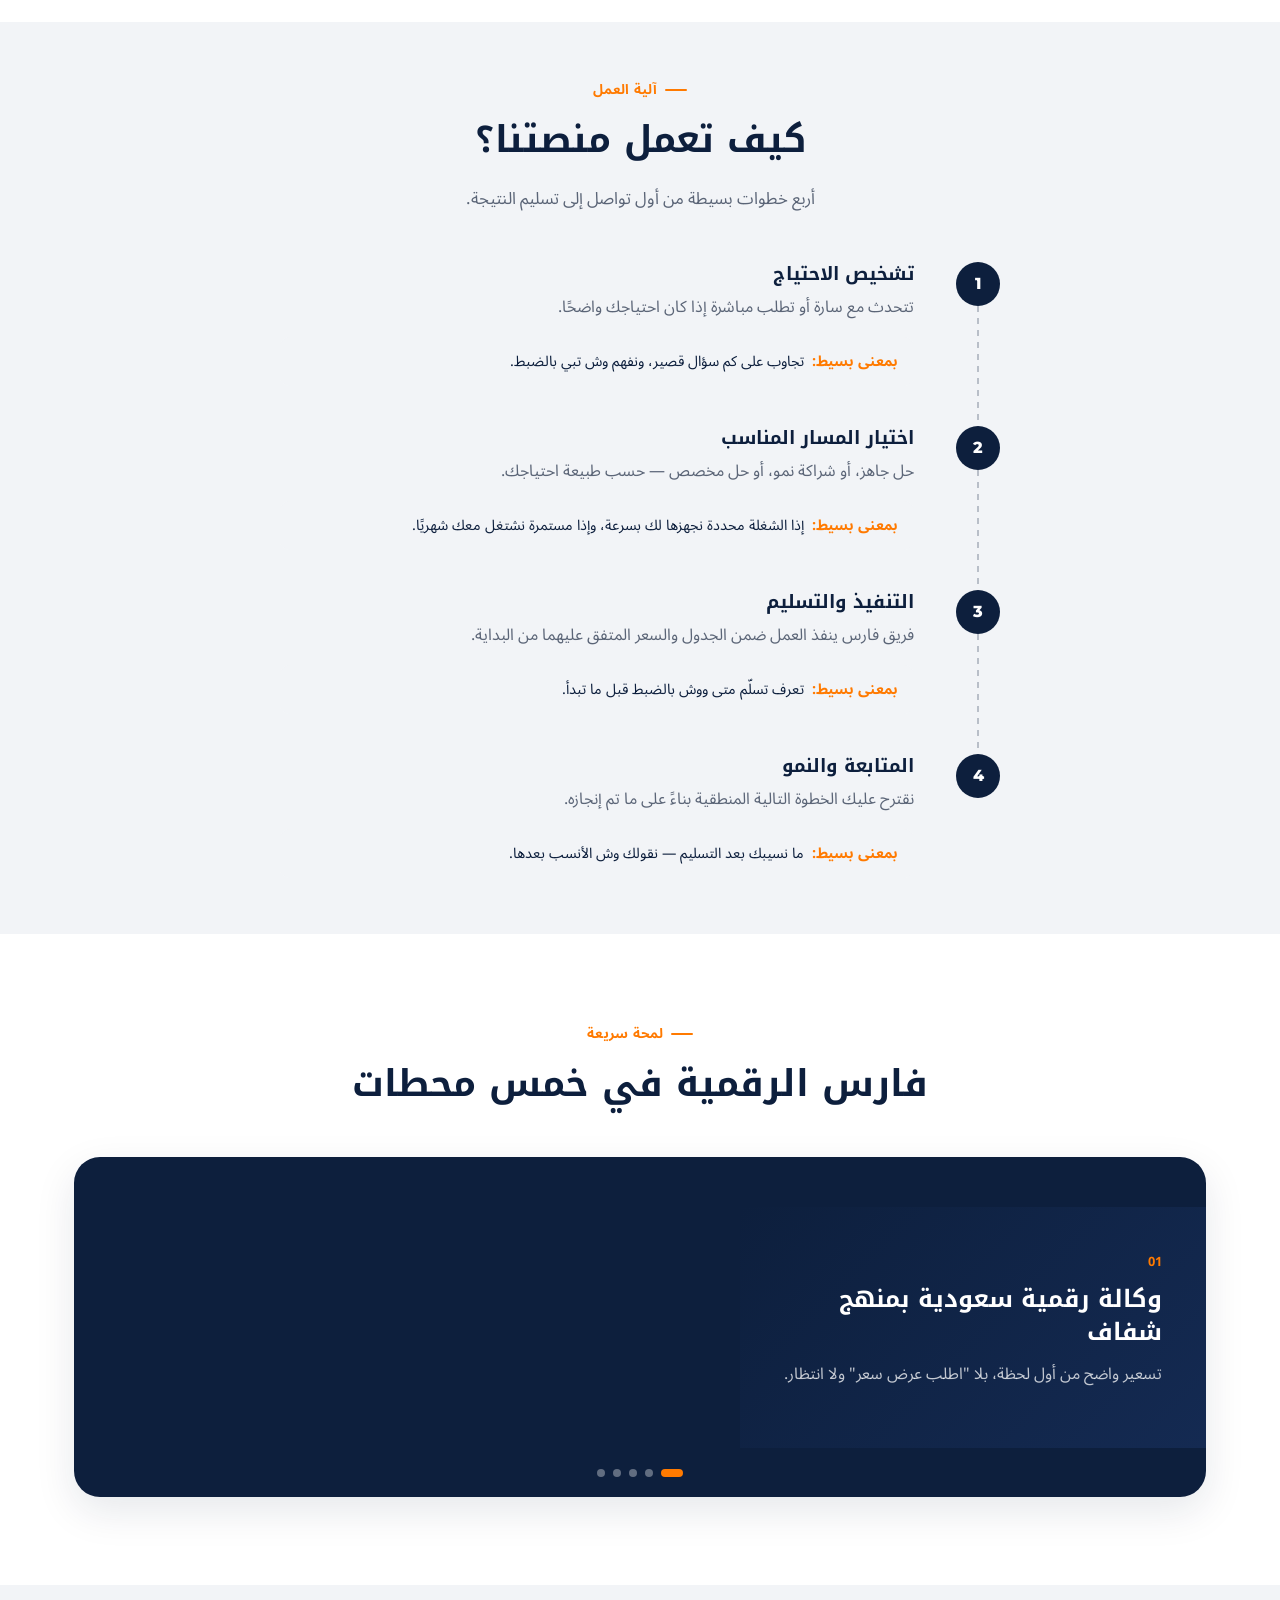
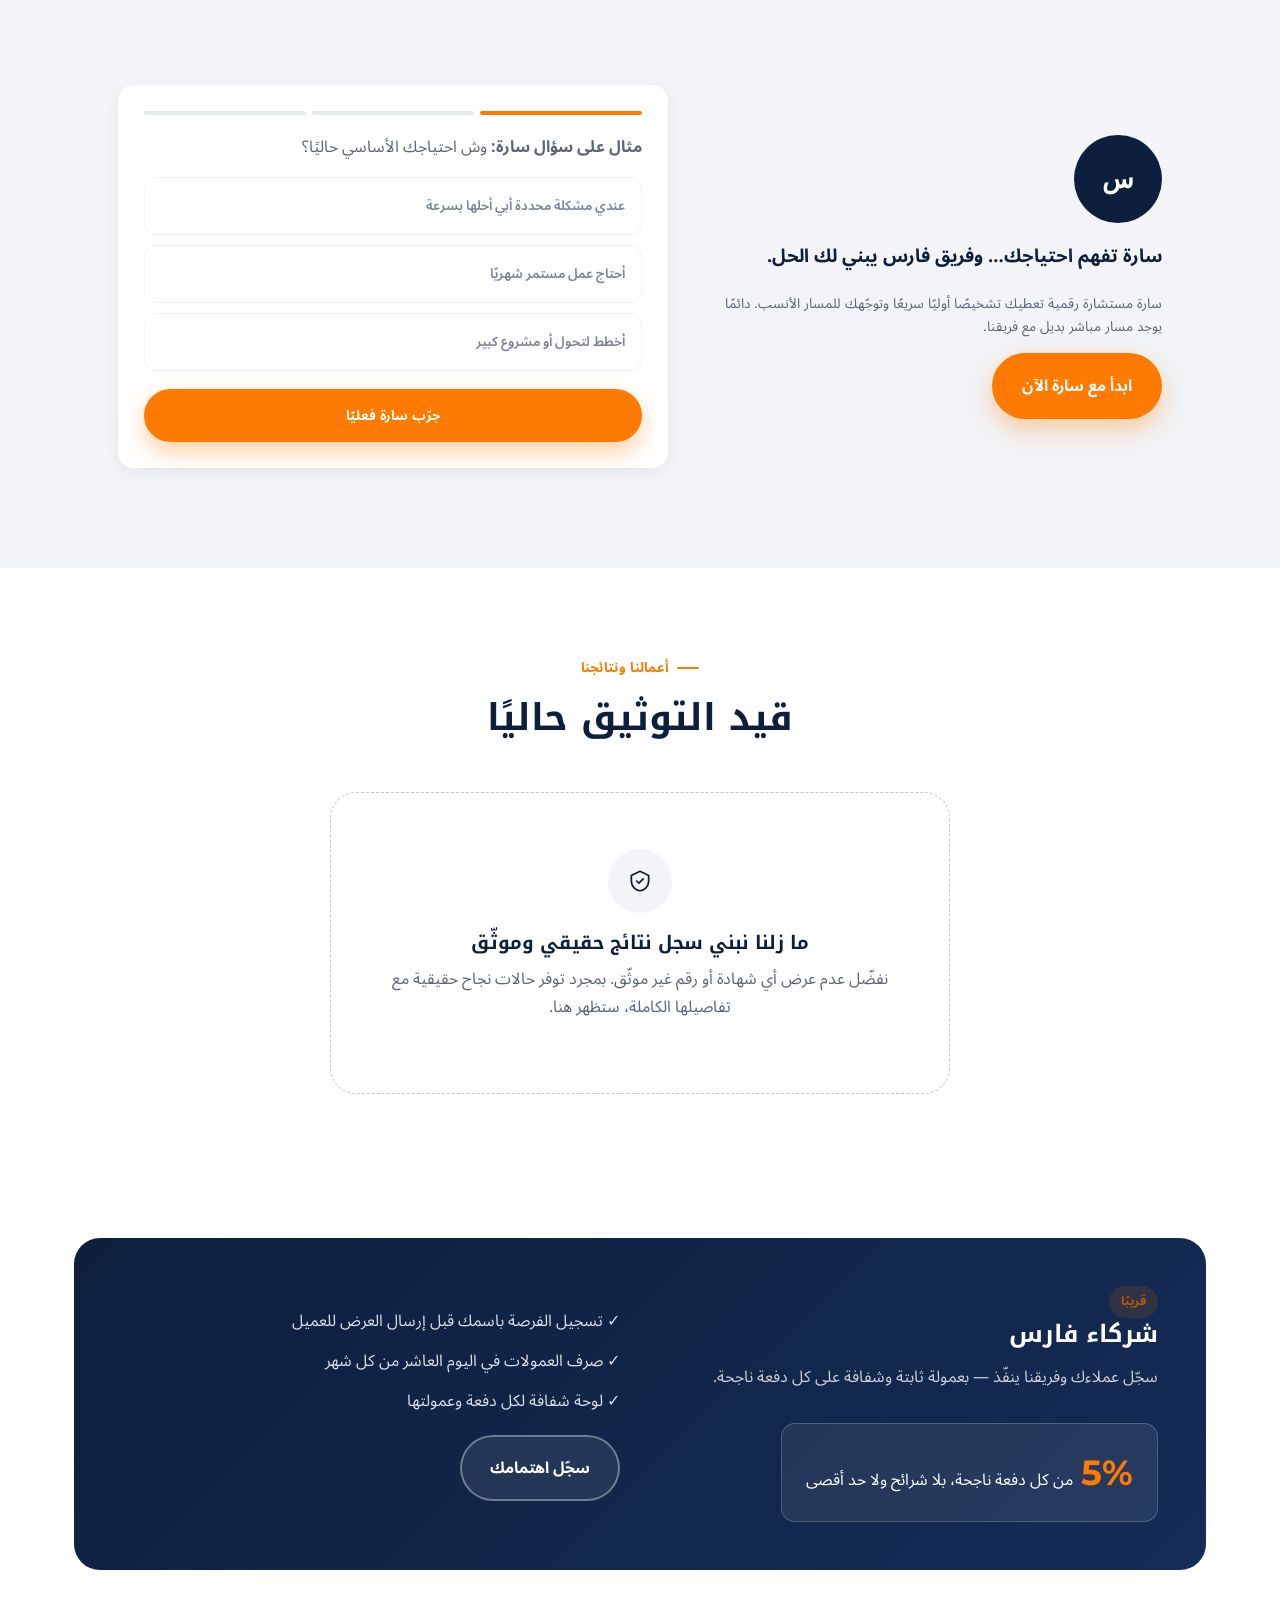
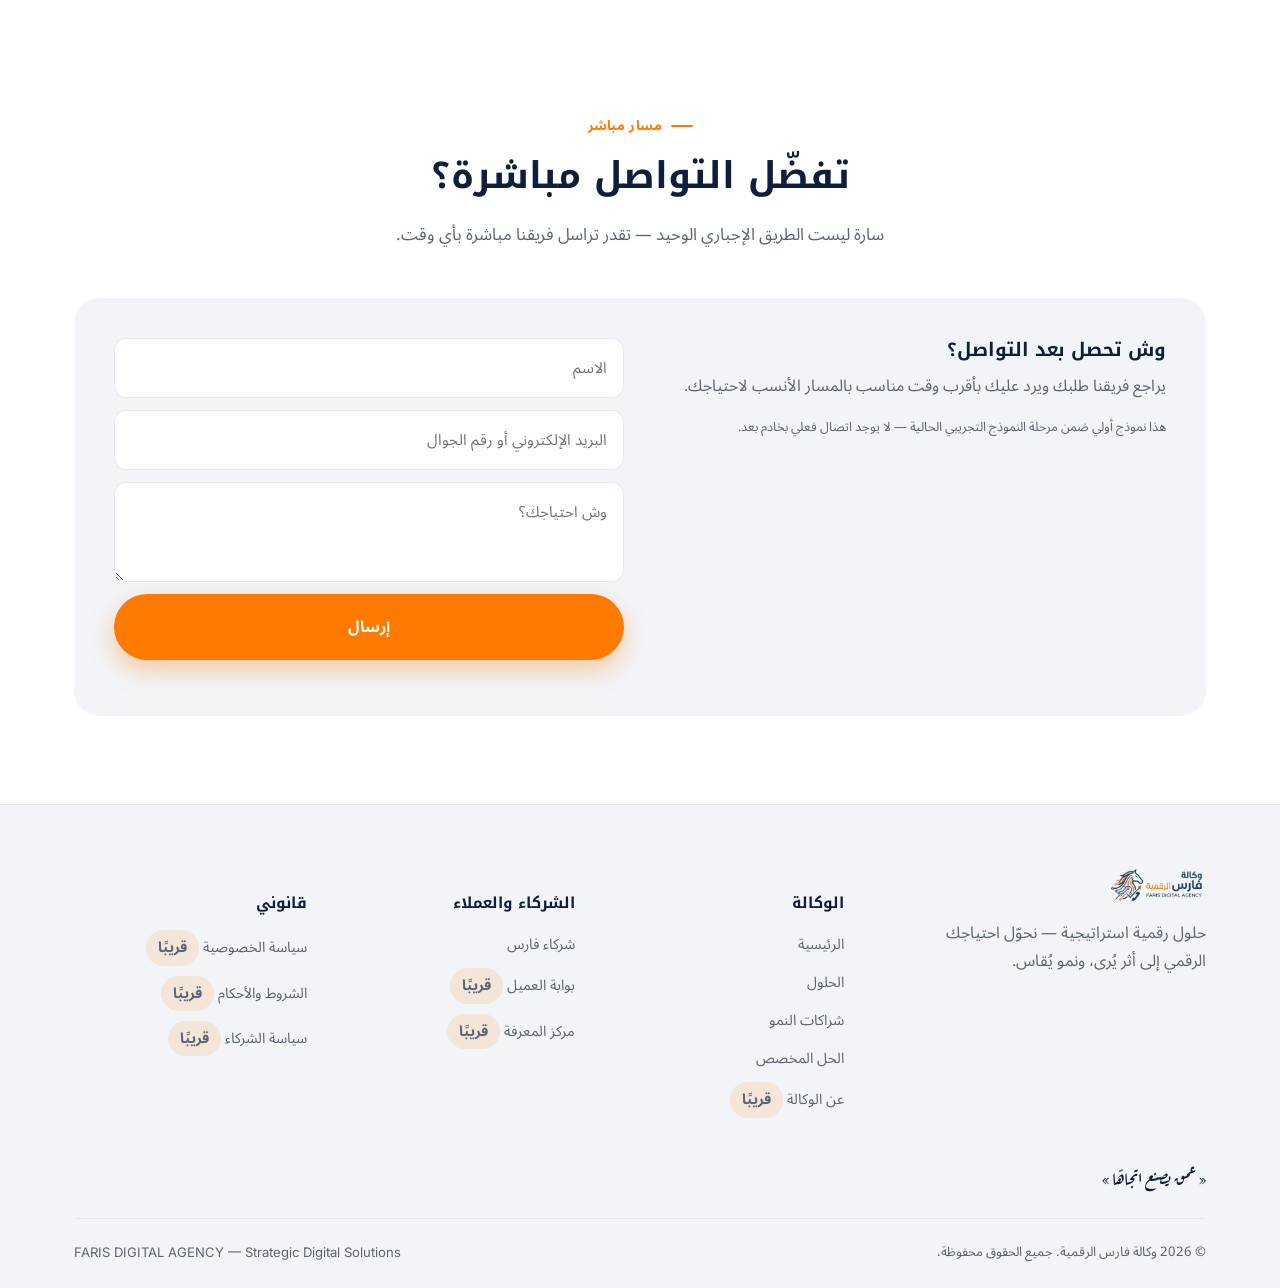
==== commit c61e9e7b: "Add custom solution (الحل المخصص) page Methodology section translates FARIS 360's internal six-gate " ====
--- a/index.html
+++ b/index.html
@@ -20,7 +20,7 @@
         <li><a href="index.html">الرئيسية</a></li>
         <li><a href="solutions.html">الحلول</a></li>
         <li><a href="growth.html">شراكات النمو</a></li>
-        <li><span class="nav-soon">الحل المخصص <em>قريبًا</em></span></li>
+        <li><a href="custom.html">الحل المخصص</a></li>
         <li><a href="#partners">شركاء فارس</a></li>
         <li><span class="nav-soon">مركز المعرفة <em>قريبًا</em></span></li>
       </ul>
@@ -106,7 +106,7 @@
           <li>منهجية مبنية على حالتك تحديدًا</li>
           <li>مناسب للمشاريع والتحولات الكبيرة</li>
         </ul>
-        <button class="btn btn-outline btn-sm" data-sara-open="حل مخصص">اطلب جلسة تشخيص</button>
+        <a href="custom.html" class="btn btn-outline btn-sm">تعرّف على المنهجية</a>
       </div>
     </div>
   </div>
@@ -304,6 +304,7 @@
           <li><a href="index.html">الرئيسية</a></li>
           <li><a href="solutions.html">الحلول</a></li>
           <li><a href="growth.html">شراكات النمو</a></li>
+          <li><a href="custom.html">الحل المخصص</a></li>
           <li><span>عن الوكالة <span class="badge badge-soon">قريبًا</span></span></li>
         </ul>
       </div>
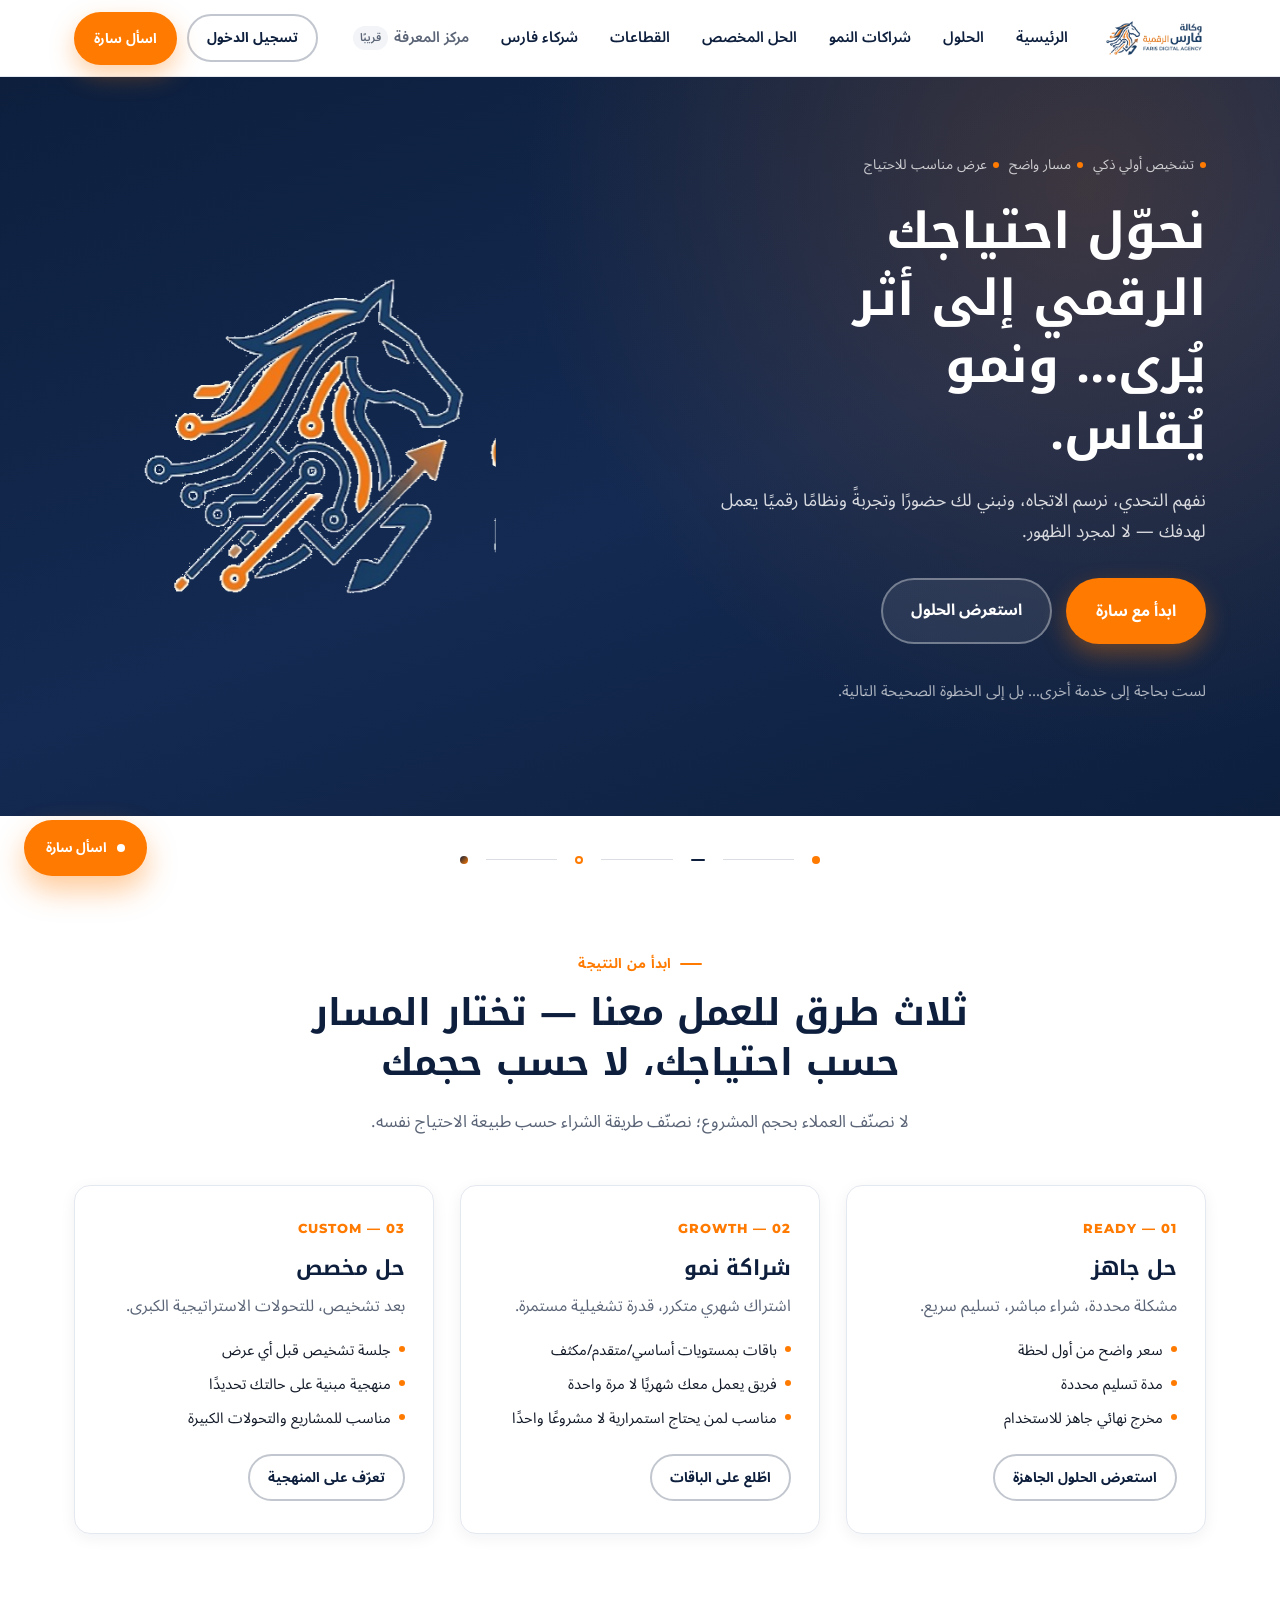
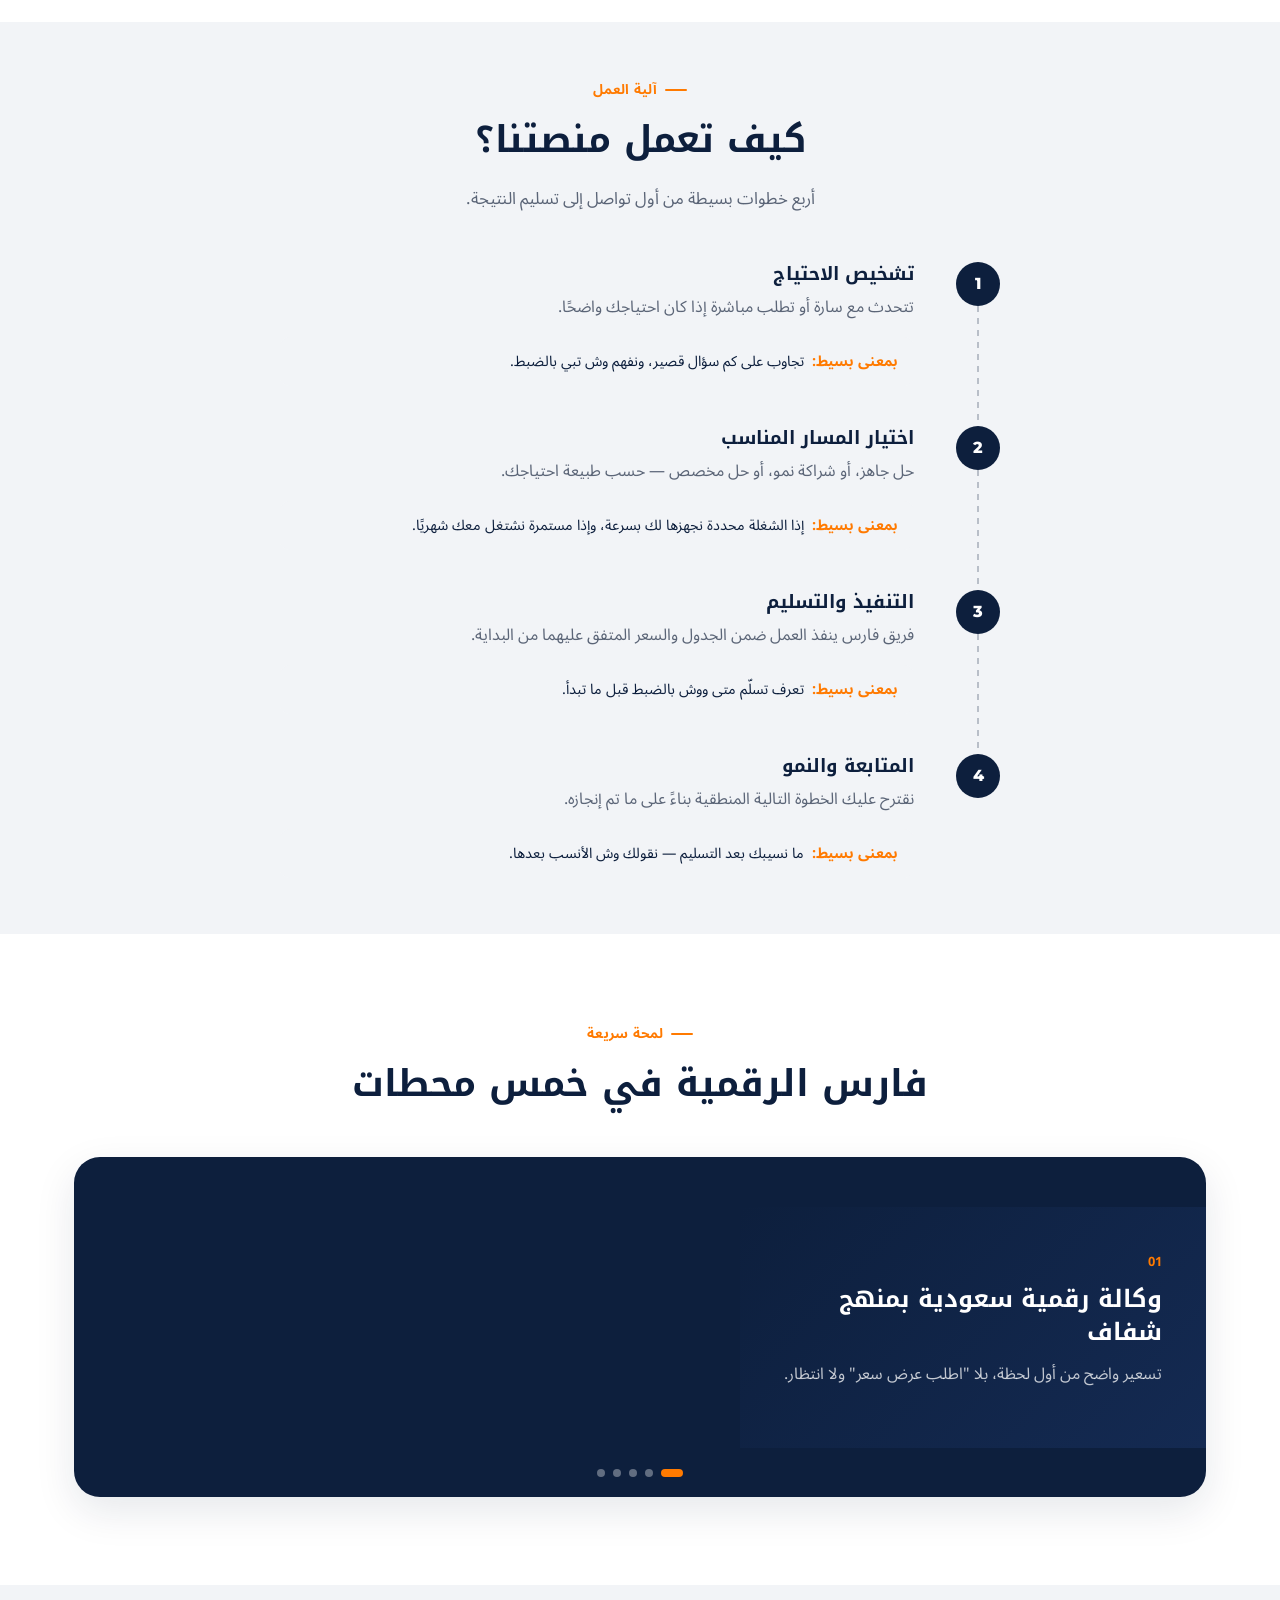
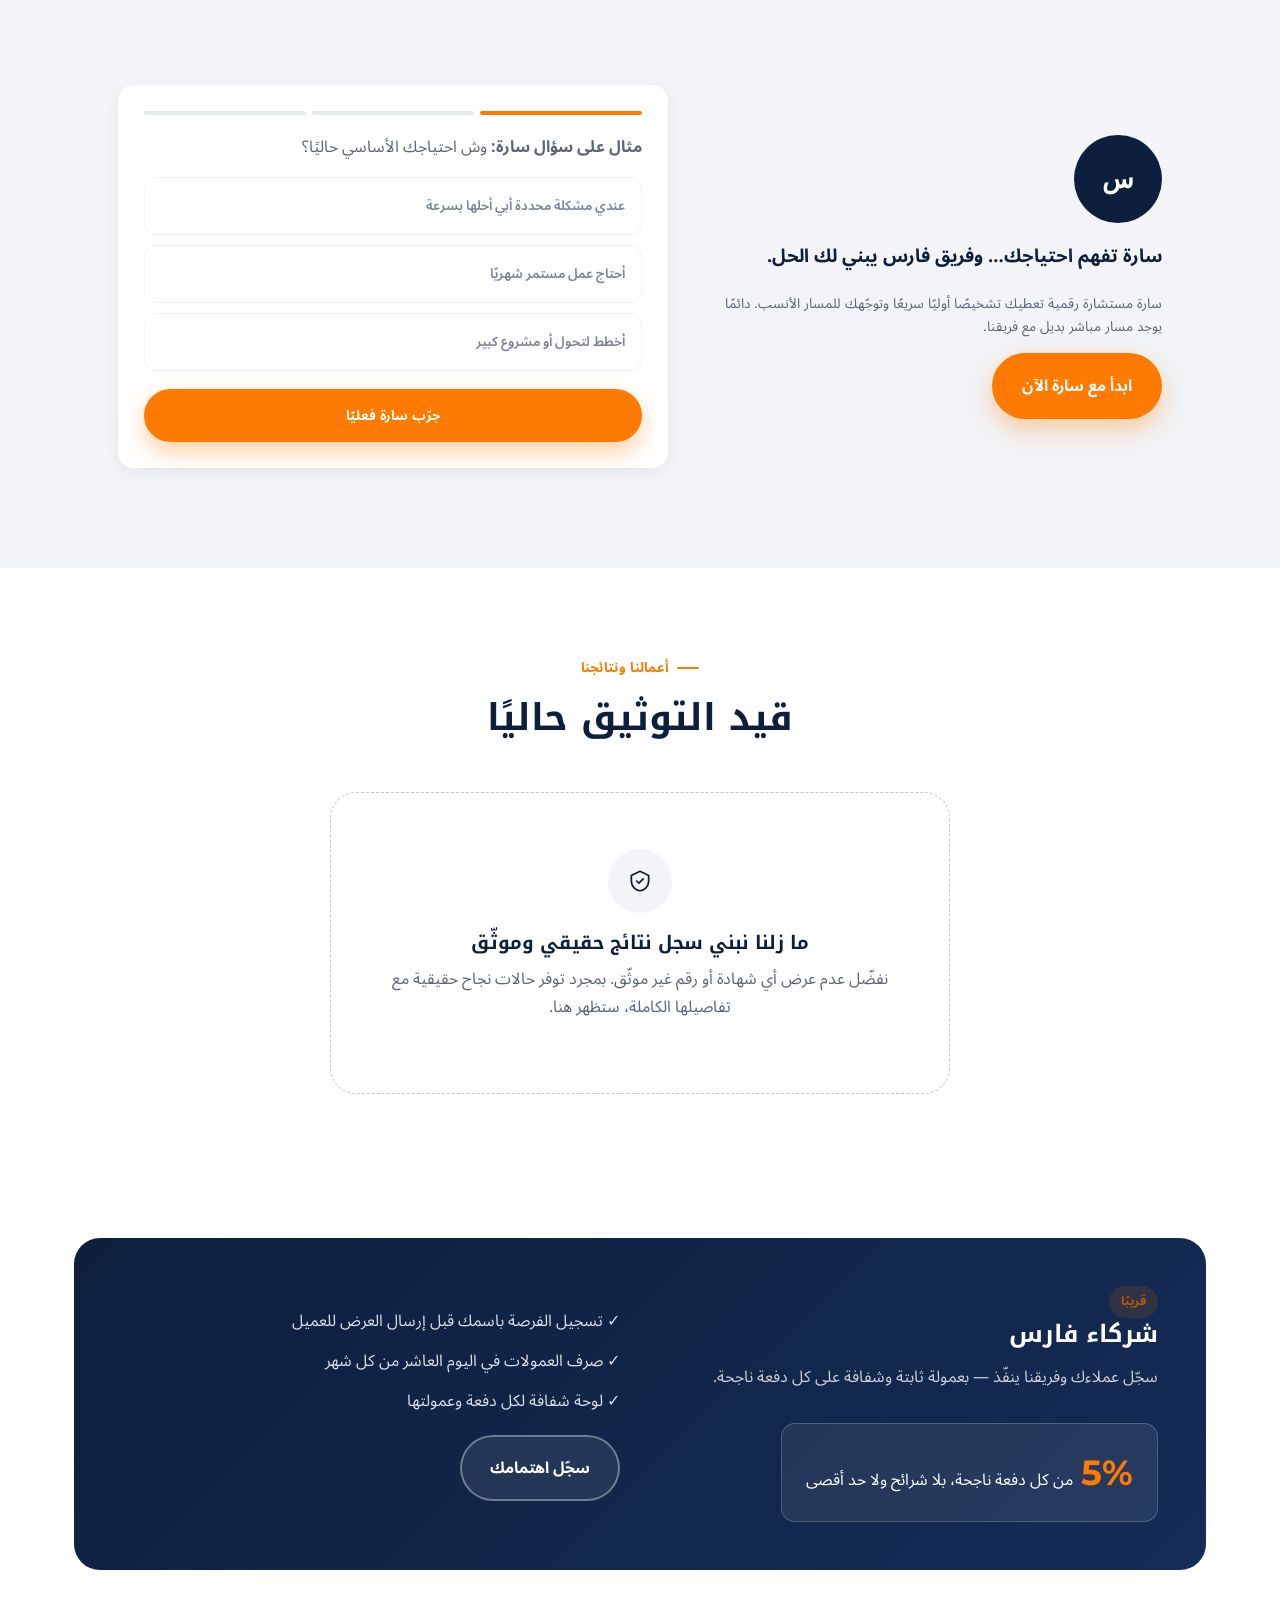
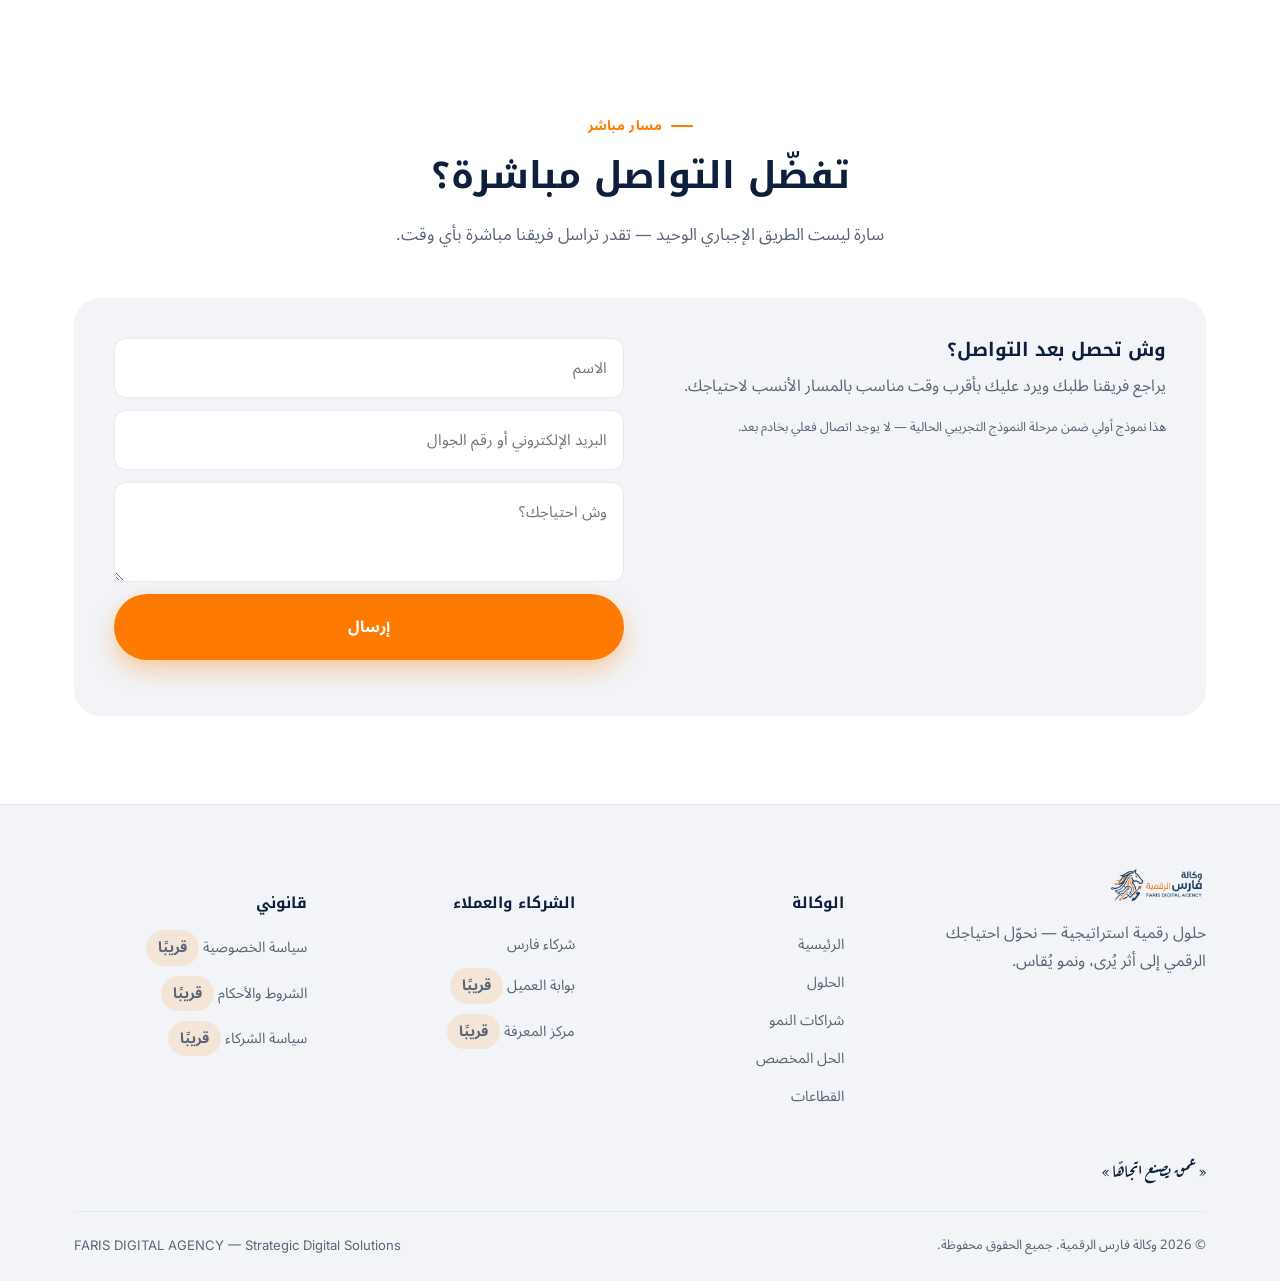
==== commit b046223b: "Add sectors (القطاعات) page Simplified as directed: the 9 tentative sectors from PROJECT_CONTEXT sec" ====
--- a/index.html
+++ b/index.html
@@ -21,6 +21,7 @@
         <li><a href="solutions.html">الحلول</a></li>
         <li><a href="growth.html">شراكات النمو</a></li>
         <li><a href="custom.html">الحل المخصص</a></li>
+        <li><a href="sectors.html">القطاعات</a></li>
         <li><a href="#partners">شركاء فارس</a></li>
         <li><span class="nav-soon">مركز المعرفة <em>قريبًا</em></span></li>
       </ul>
@@ -305,7 +306,7 @@
           <li><a href="solutions.html">الحلول</a></li>
           <li><a href="growth.html">شراكات النمو</a></li>
           <li><a href="custom.html">الحل المخصص</a></li>
-          <li><span>عن الوكالة <span class="badge badge-soon">قريبًا</span></span></li>
+          <li><a href="sectors.html">القطاعات</a></li>
         </ul>
       </div>
       <div class="footer-col">
--- a/assets/css/style.css
+++ b/assets/css/style.css
@@ -425,6 +425,22 @@
 .reveal{opacity:0;transform:translateY(24px);transition:opacity .6s ease, transform .6s ease;}
 .reveal.in{opacity:1;transform:translateY(0);}
 
+/* ---------- Sectors (preliminary list) ---------- */
+.sector-grid{display:grid;grid-template-columns:repeat(3,1fr);gap:20px;}
+@media (max-width:900px){.sector-grid{grid-template-columns:1fr 1fr;}}
+@media (max-width:600px){.sector-grid{grid-template-columns:1fr;}}
+.sector-card{
+  background:var(--white);border:1px solid var(--border);border-radius:var(--radius);
+  padding:24px;text-align:center;transition:.25s ease;box-shadow:var(--shadow-sm);
+}
+.sector-card:hover{transform:translateY(-4px);box-shadow:var(--shadow);border-color:rgba(var(--orange-rgb),.35);}
+.sector-card .sector-icon{
+  width:52px;height:52px;border-radius:50%;background:var(--gray-light);
+  display:flex;align-items:center;justify-content:center;margin:0 auto 14px;
+}
+.sector-card h3{font-size:1.05rem;margin-bottom:6px;}
+.sector-card p{font-size:.85rem;margin-bottom:0;}
+
 /* ---------- Growth partnerships (tiers + monthly add-ons) ---------- */
 .tier-grid{display:grid;grid-template-columns:repeat(3,1fr);gap:22px;align-items:stretch;}
 @media (max-width:900px){.tier-grid{grid-template-columns:1fr;}}
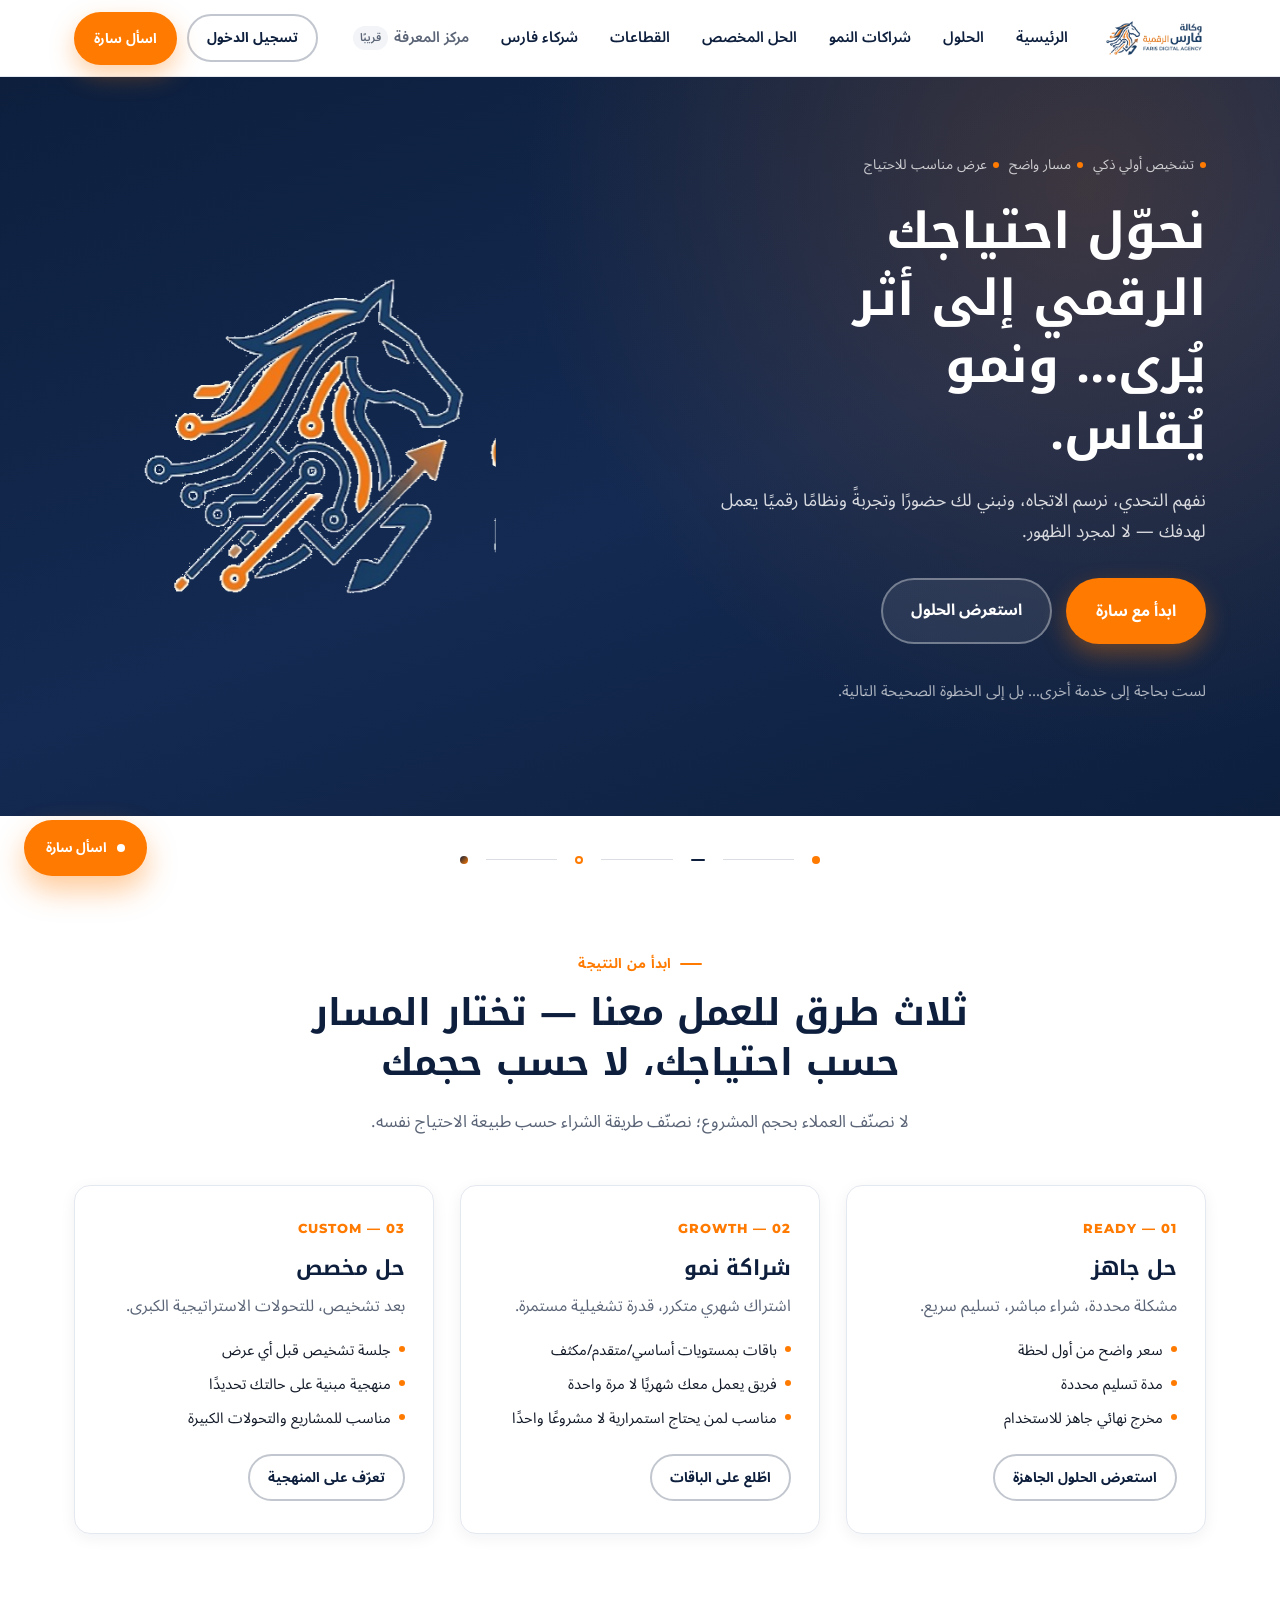
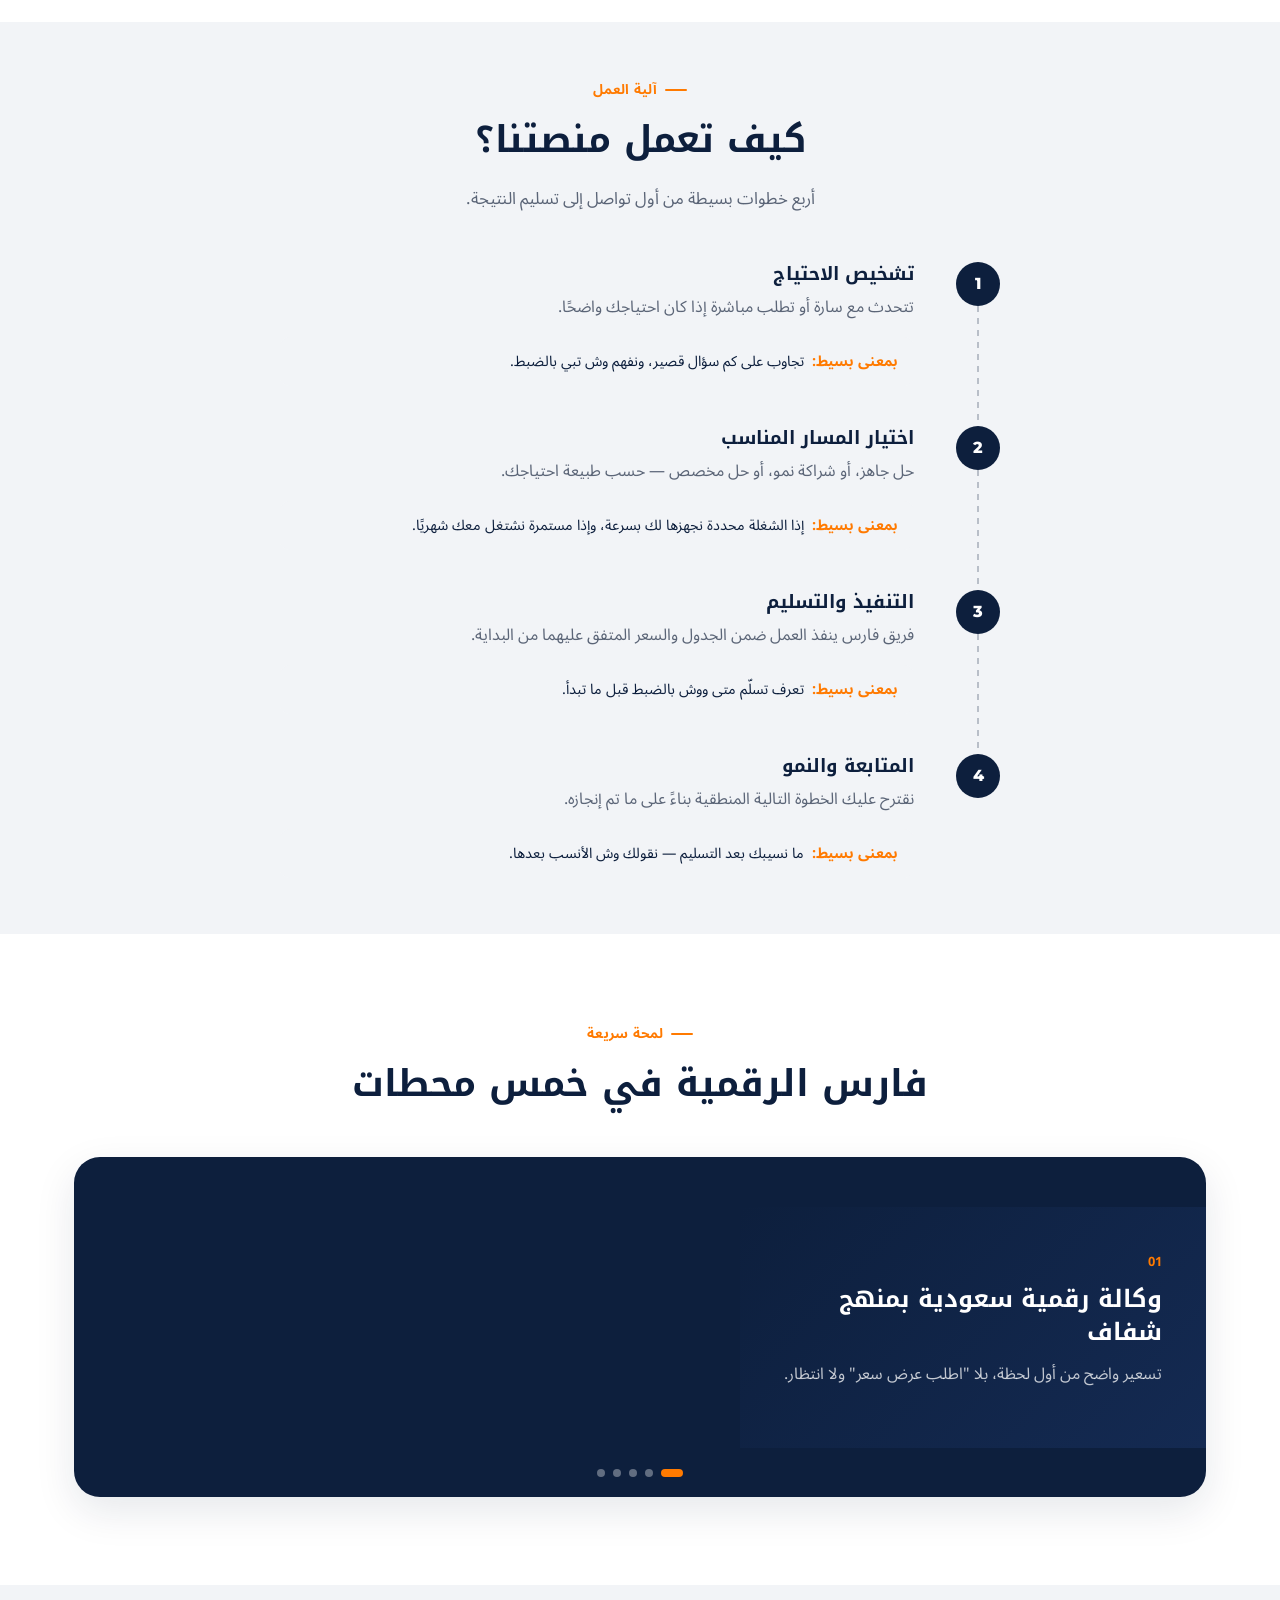
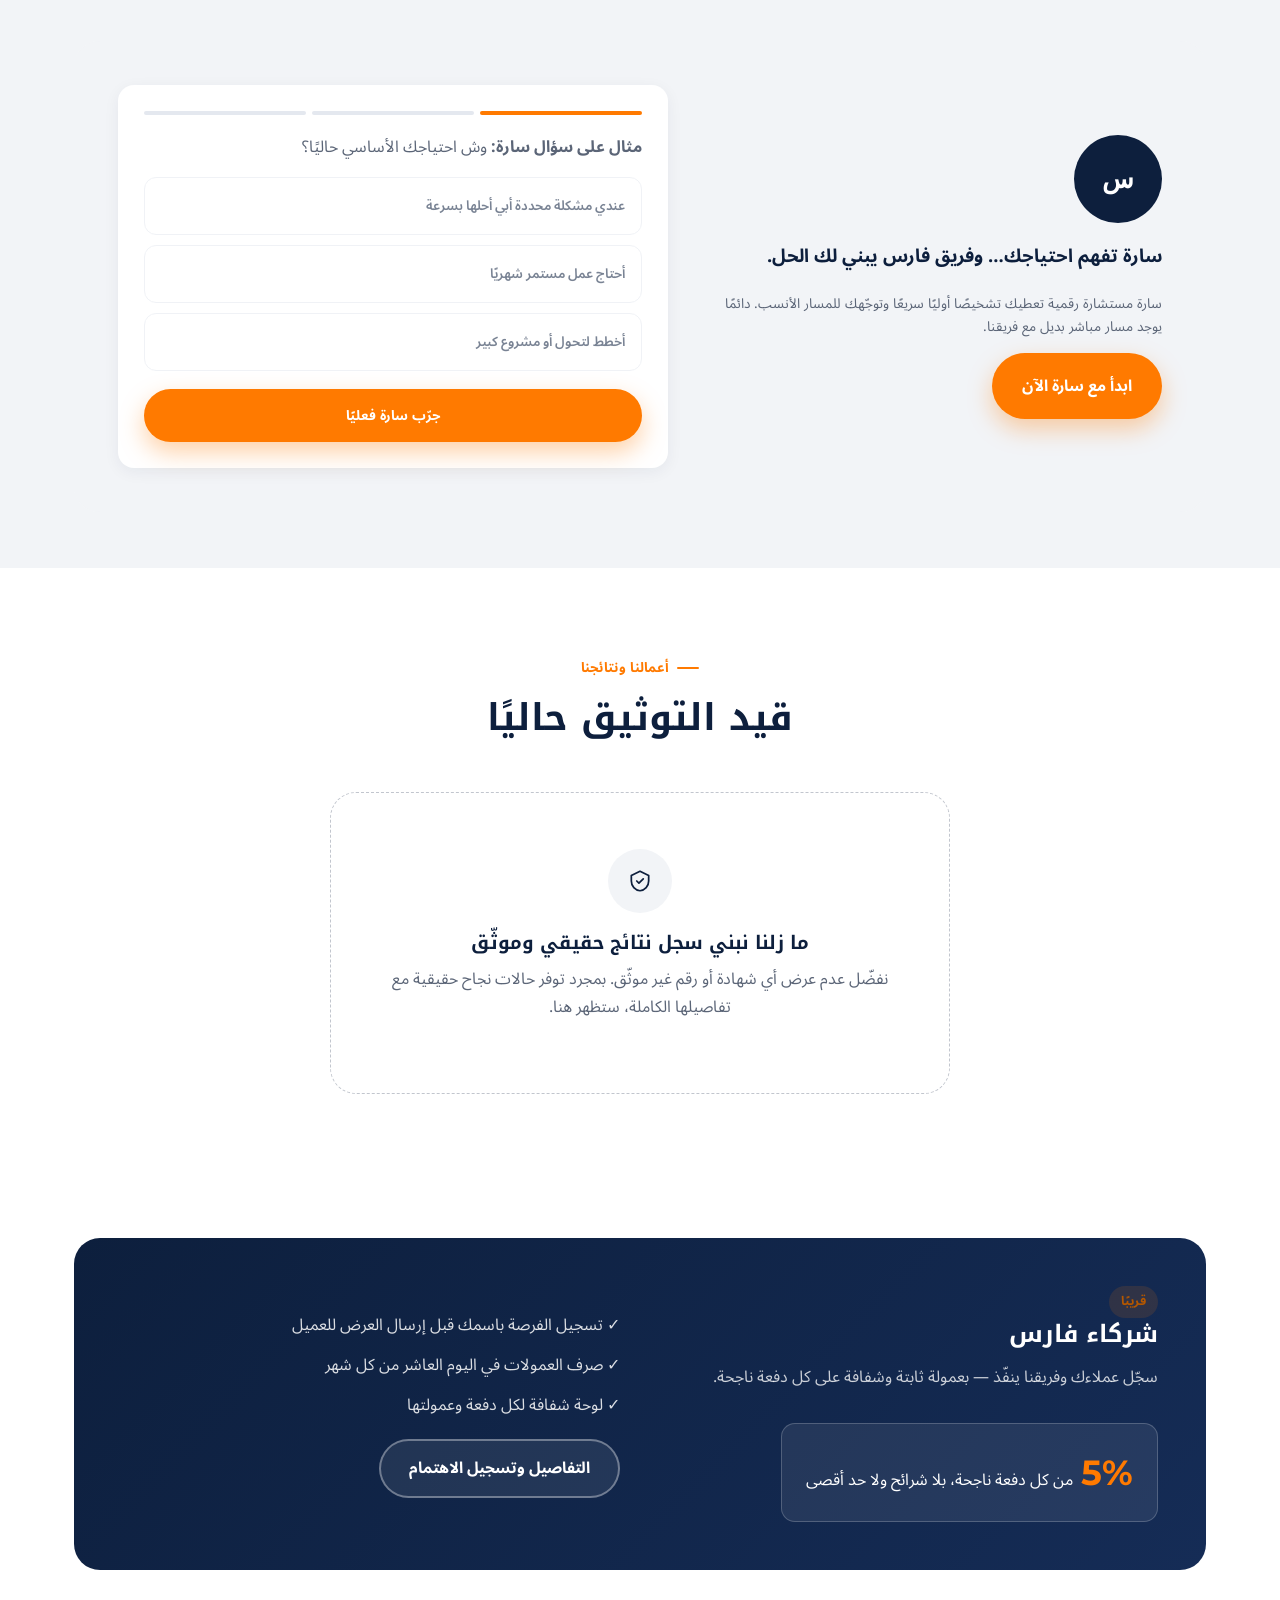
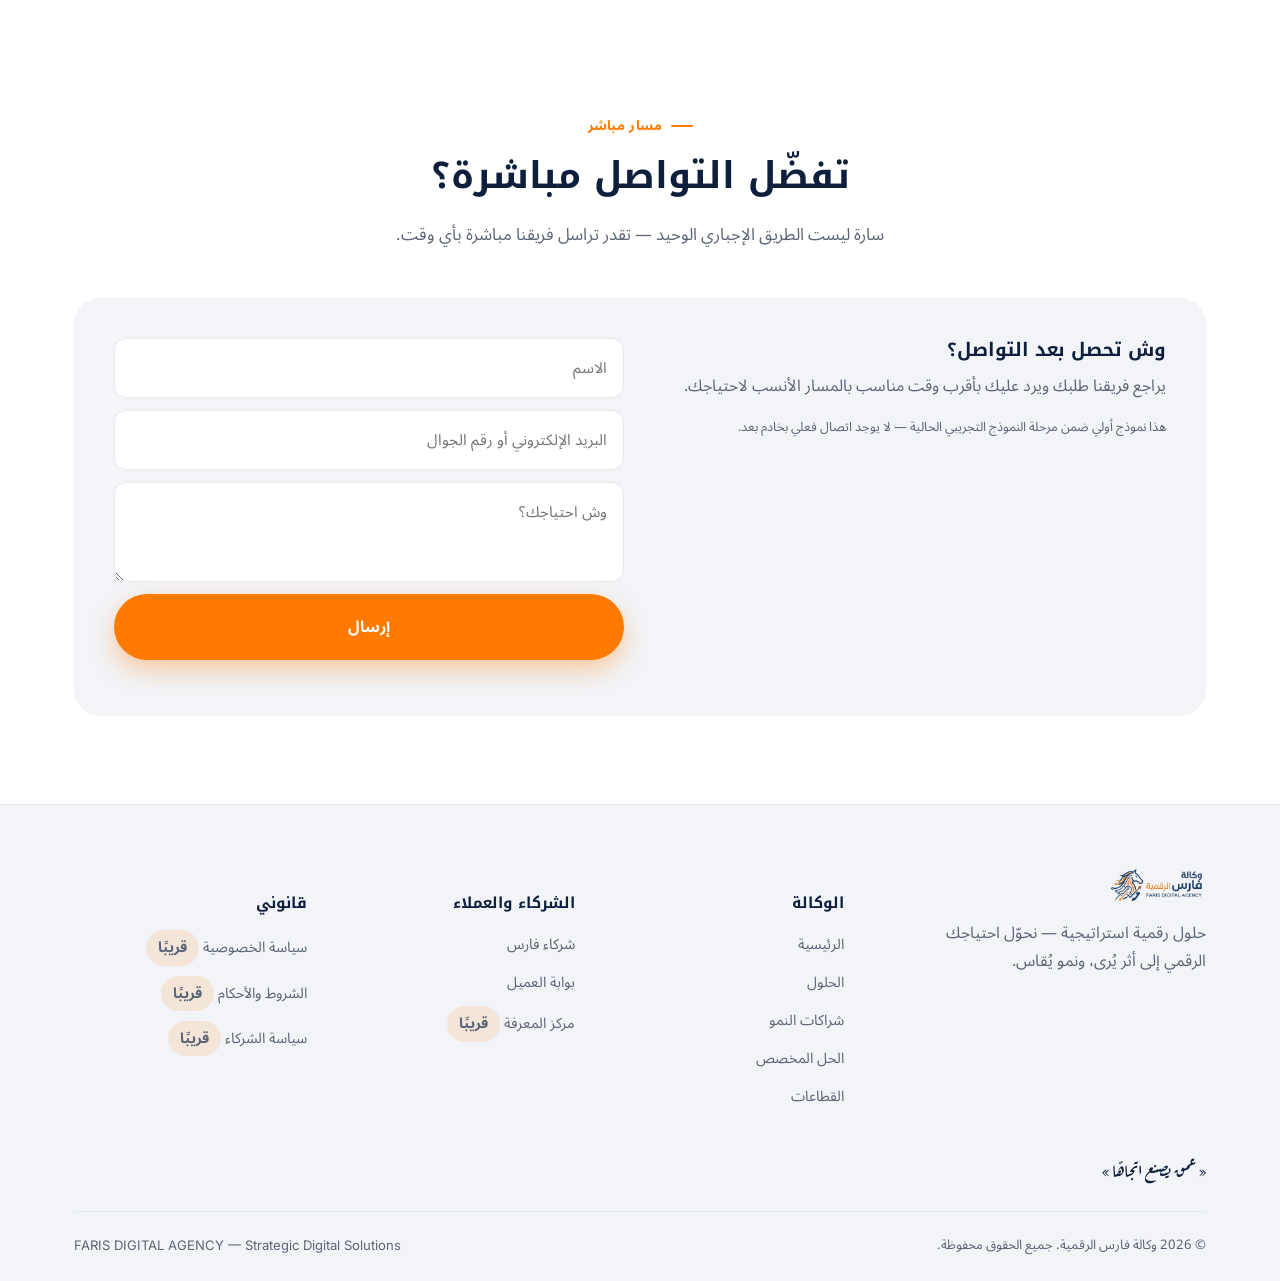
==== commit c7f83db8: "Add "coming soon" pages for customer and partner portals portal.html (بوابة العميل): preview grid of" ====
--- a/index.html
+++ b/index.html
@@ -27,7 +27,7 @@
       </ul>
     </nav>
     <div class="header-actions">
-      <a href="#" class="btn btn-outline btn-sm" data-soon="بوابة العملاء قيد الإنشاء — قريبًا">تسجيل الدخول</a>
+      <a href="portal.html" class="btn btn-outline btn-sm">تسجيل الدخول</a>
       <button class="btn btn-primary btn-sm" data-sara-open>اسأل سارة</button>
       <button class="nav-toggle" aria-label="فتح القائمة" aria-expanded="false"><span></span><span></span><span></span></button>
     </div>
@@ -262,7 +262,7 @@
           <li>✓ صرف العمولات في اليوم العاشر من كل شهر</li>
           <li>✓ لوحة شفافة لكل دفعة وعمولتها</li>
         </ul>
-        <button class="btn btn-ghost-white" style="margin-top:20px;" data-soon="التسجيل ببرنامج الشركاء غير مفعّل بعد — قريبًا">سجّل اهتمامك</button>
+        <a href="partners.html" class="btn btn-ghost-white" style="margin-top:20px;">التفاصيل وتسجيل الاهتمام</a>
       </div>
     </div>
   </div>
@@ -313,7 +313,7 @@
         <h5>الشركاء والعملاء</h5>
         <ul>
           <li><a href="#partners">شركاء فارس</a></li>
-          <li><span>بوابة العميل <span class="badge badge-soon">قريبًا</span></span></li>
+          <li><a href="portal.html">بوابة العميل</a></li>
           <li><span>مركز المعرفة <span class="badge badge-soon">قريبًا</span></span></li>
         </ul>
       </div>
